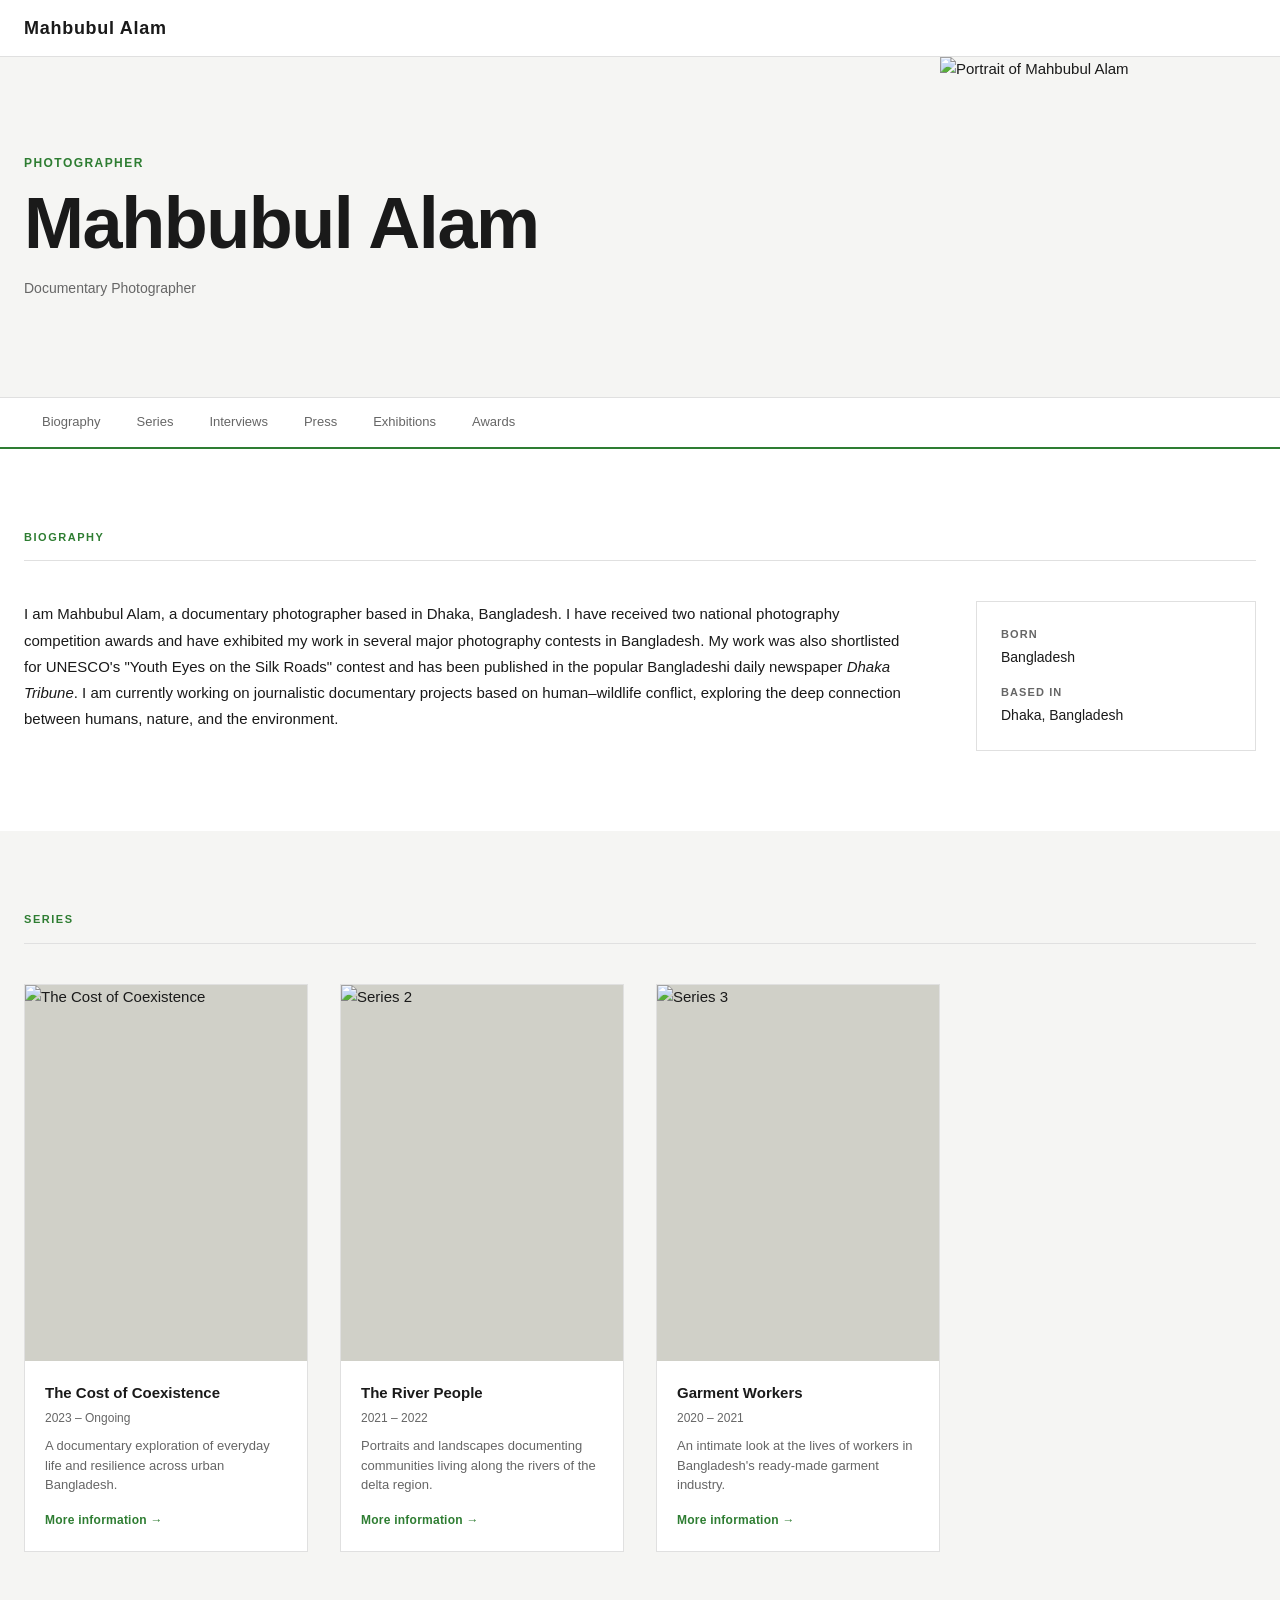
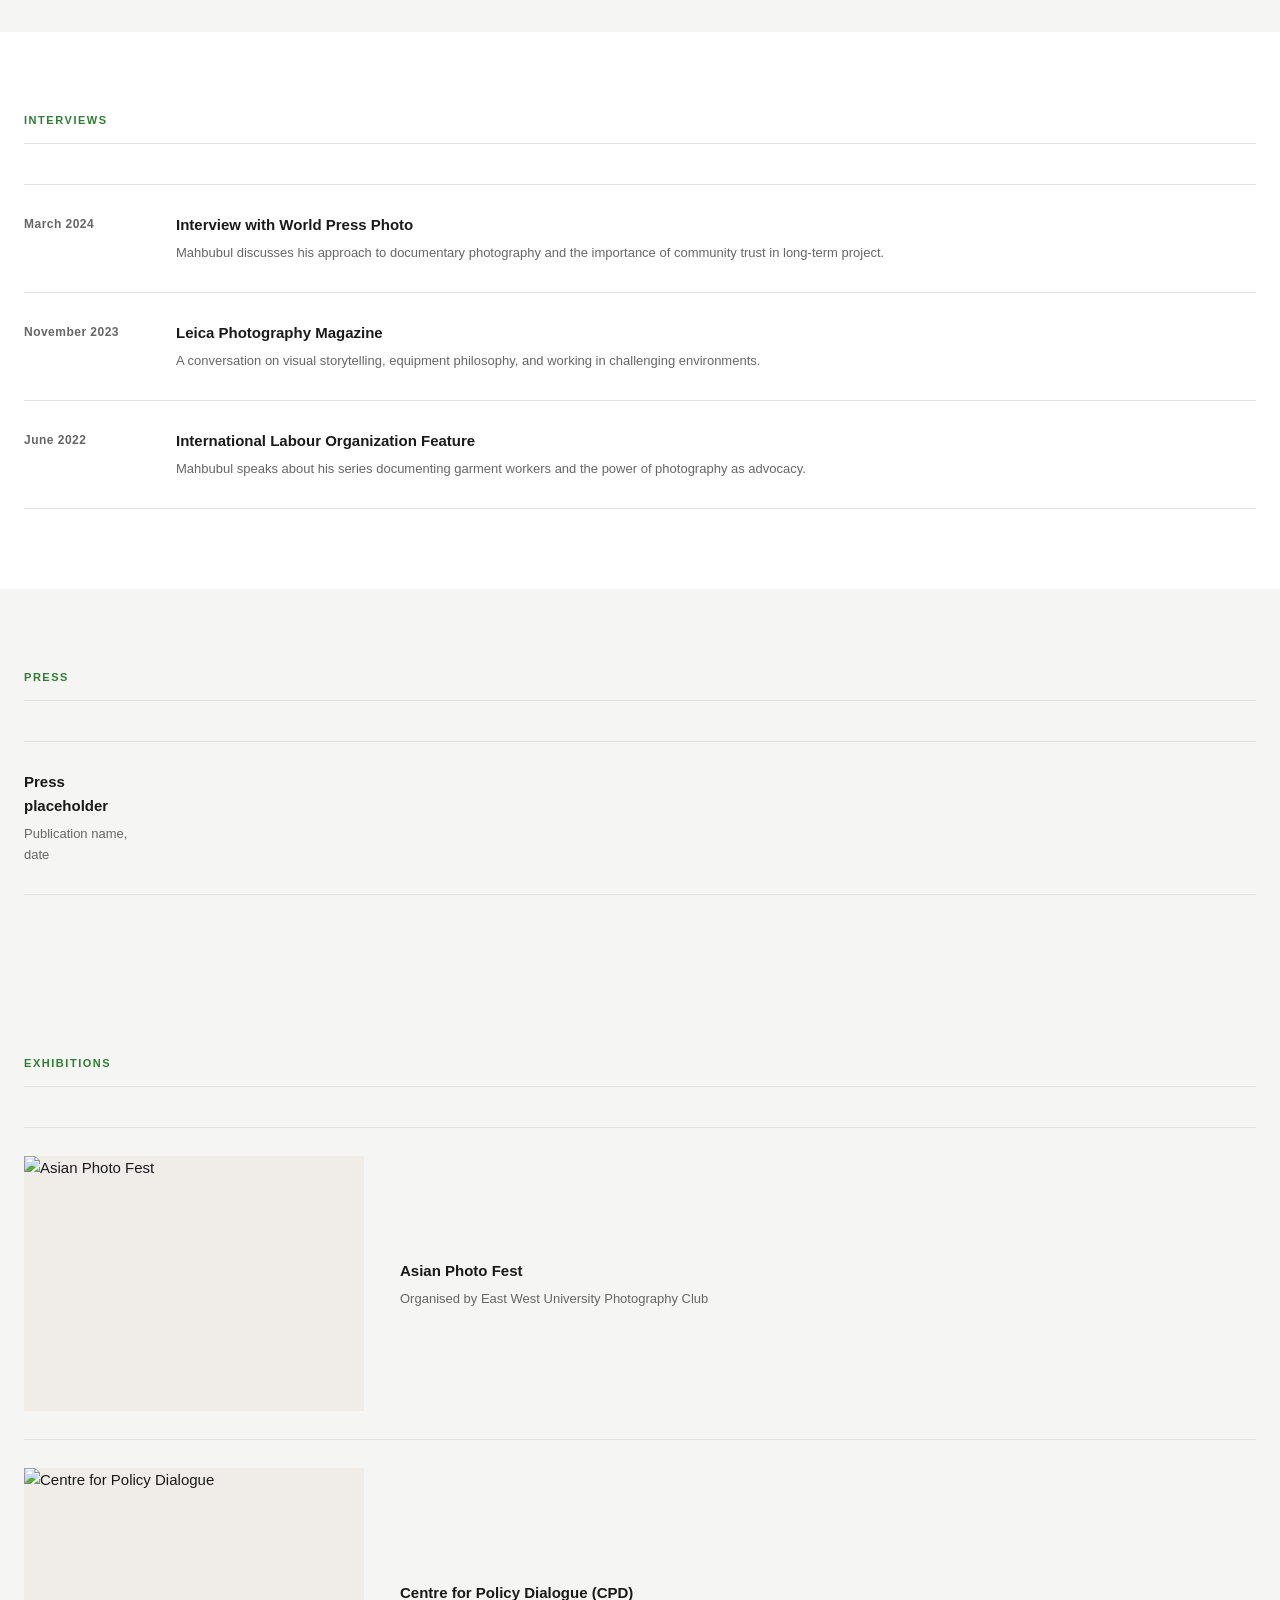
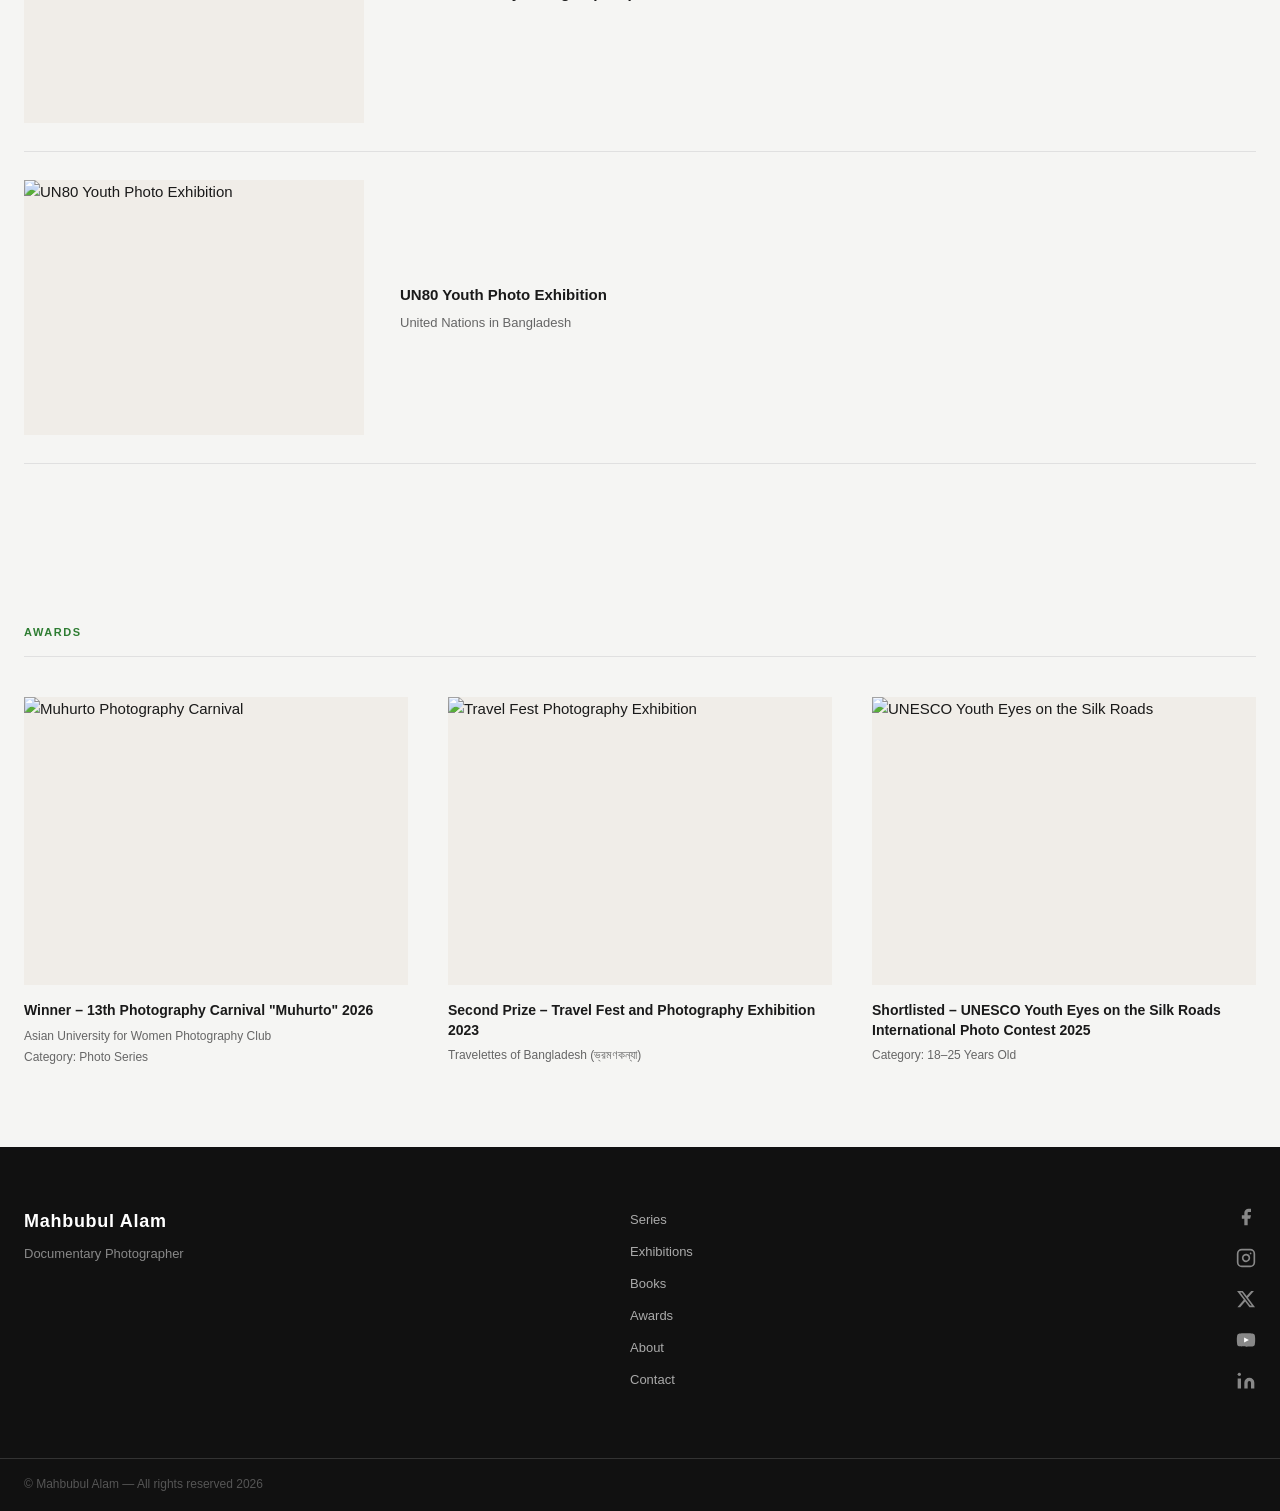
==== index.html @ 1b84aeb8 "Add Cost of Coexistence series page with full photo gallery 26 photos, alternating full-width and tw" ====
<!DOCTYPE html>
<html lang="en">
<head>
  <meta charset="UTF-8" />
  <meta name="viewport" content="width=device-width, initial-scale=1.0" />
  <title>Mahbubul Alam — Photographer</title>
  <link rel="stylesheet" href="style.css" />
</head>
<body>

  <!-- ===== HEADER ===== -->
  <header class="site-header">
    <div class="header-inner">
      <a href="/" class="logo">
        <span class="logo-text">Mahbubul Alam</span>
      </a>
      <div class="header-right">
        <button class="nav-toggle" aria-label="Toggle menu">
          <span></span><span></span><span></span>
        </button>
      </div>
    </div>
  </header>

  <!-- ===== HERO ===== -->
  <section class="hero">
    <div class="hero-inner">
      <div class="hero-text">
        <p class="hero-label">Photographer</p>
        <h1 class="hero-name">Mahbubul Alam</h1>
        <p class="hero-subtitle">Documentary Photographer</p>
      </div>
      <div class="hero-image">
        <img src="assets/portrait-placeholder.jpg" alt="Portrait of Mahbubul Alam" />
      </div>
    </div>
  </section>

  <!-- ===== IN-PAGE NAV ===== -->
  <nav class="inpage-nav" id="inpage-nav">
    <ul>
      <li><a href="#biography">Biography</a></li>
      <li><a href="#series">Series</a></li>
      <li><a href="#interviews">Interviews</a></li>
      <li><a href="#press">Press</a></li>
      <li><a href="#exhibitions">Exhibitions</a></li>
      <li><a href="#awards">Awards</a></li>
    </ul>
  </nav>

  <main class="page-main">

    <!-- ===== BIOGRAPHY ===== -->
    <section class="section" id="biography">
      <div class="section-inner">
        <h2 class="section-title">Biography</h2>
        <div class="bio-content">
          <div class="bio-text">
            <p>
              I am Mahbubul Alam, a documentary photographer based in Dhaka, Bangladesh.
              I have received two national photography competition awards and have exhibited
              my work in several major photography contests in Bangladesh. My work was also
              shortlisted for UNESCO's "Youth Eyes on the Silk Roads" contest and has been
              published in the popular Bangladeshi daily newspaper <em>Dhaka Tribune</em>.
              I am currently working on journalistic documentary projects based on
              human–wildlife conflict, exploring the deep connection between humans,
              nature, and the environment.

            </p>
          </div>
          <div class="bio-aside">
            <dl class="bio-meta">
              <dt>Born</dt>
              <dd>Bangladesh</dd>
              <dt>Based in</dt>
              <dd>Dhaka, Bangladesh</dd>
            </dl>
          </div>
        </div>
      </div>
    </section>

    <!-- ===== SERIES ===== -->
    <section class="section section--alt" id="series">
      <div class="section-inner">
        <h2 class="section-title">Series</h2>
        <div class="series-grid">

          <article class="series-card">
            <a href="series/cost-of-coexistence.html" class="series-card-link">
              <div class="series-card-img">
                <img src="assets/series/cost-of-coexistence/DSCF8831.jpg" alt="The Cost of Coexistence" />
              </div>
              <div class="series-card-info">
                <h3>The Cost of Coexistence</h3>
                <p class="series-date">2023 – Ongoing</p>
                <p class="series-desc">A documentary exploration of everyday life and resilience across urban Bangladesh.</p>
                <span class="series-more">More information →</span>
              </div>
            </a>
          </article>

          <article class="series-card">
            <a href="#" class="series-card-link">
              <div class="series-card-img">
                <img src="assets/series-2-placeholder.jpg" alt="Series 2" />
              </div>
              <div class="series-card-info">
                <h3>The River People</h3>
                <p class="series-date">2021 – 2022</p>
                <p class="series-desc">Portraits and landscapes documenting communities living along the rivers of the delta region.</p>
                <span class="series-more">More information →</span>
              </div>
            </a>
          </article>

          <article class="series-card">
            <a href="#" class="series-card-link">
              <div class="series-card-img">
                <img src="assets/series-3-placeholder.jpg" alt="Series 3" />
              </div>
              <div class="series-card-info">
                <h3>Garment Workers</h3>
                <p class="series-date">2020 – 2021</p>
                <p class="series-desc">An intimate look at the lives of workers in Bangladesh's ready-made garment industry.</p>
                <span class="series-more">More information →</span>
              </div>
            </a>
          </article>


        </div>
      </div>
    </section>

    <!-- ===== INTERVIEWS ===== -->
    <section class="section" id="interviews">
      <div class="section-inner">
        <h2 class="section-title">Interviews</h2>
        <ul class="list-items">
          <li class="list-item">
            <span class="list-date">March 2024</span>
            <div class="list-content">
              <h3><a href="#">Interview with World Press Photo</a></h3>
              <p>Mahbubul discusses his approach to documentary photography and the importance of community trust in long-term project.</p>
            </div>
          </li>
          <li class="list-item">
            <span class="list-date">November 2023</span>
            <div class="list-content">
              <h3><a href="#">Leica Photography Magazine</a></h3>
              <p>A conversation on visual storytelling, equipment philosophy, and working in challenging environments.</p>
            </div>
          </li>
          <li class="list-item">
            <span class="list-date">June 2022</span>
            <div class="list-content">
              <h3><a href="#">International Labour Organization Feature</a></h3>
              <p>Mahbubul speaks about his series documenting garment workers and the power of photography as advocacy.</p>
            </div>
          </li>
        </ul>
      </div>
    </section>

    <!-- ===== PRESS ===== -->
    <section class="section section--alt" id="press">
      <div class="section-inner">
        <h2 class="section-title">Press</h2>
        <ul class="list-items">
          <li class="list-item">
            <div class="list-content">
              <h3><a href="#">Press placeholder</a></h3>
              <p>Publication name, date</p>
            </div>
          </li>
        </ul>
      </div>
    </section>

    <!-- ===== EXHIBITIONS ===== -->
    <section class="section section--alt" id="exhibitions">
      <div class="section-inner">
        <h2 class="section-title">Exhibitions</h2>
        <ul class="list-items">
          <li class="list-item list-item--with-img">
            <div class="list-img">
              <img src="assets/exhibitions/ASIAN_PHOTO_FEST.jpg" alt="Asian Photo Fest" />
            </div>
            <div class="list-content">
              <h3>Asian Photo Fest</h3>
              <p>Organised by East West University Photography Club</p>
            </div>
          </li>
          <li class="list-item list-item--with-img">
            <div class="list-img">
              <img src="assets/exhibitions/CPD.jpg" alt="Centre for Policy Dialogue" />
            </div>
            <div class="list-content">
              <h3>Centre for Policy Dialogue (CPD)</h3>
            </div>
          </li>
          <li class="list-item list-item--with-img">
            <div class="list-img">
              <img src="assets/exhibitions/UN80.jpg" alt="UN80 Youth Photo Exhibition" />
            </div>
            <div class="list-content">
              <h3>UN80 Youth Photo Exhibition</h3>
              <p>United Nations in Bangladesh</p>
            </div>
          </li>
        </ul>
      </div>
    </section>

    <!-- ===== AWARDS ===== -->
    <section class="section section--alt" id="awards">
      <div class="section-inner">
        <h2 class="section-title">Awards</h2>
        <div class="awards-grid">

          <div class="award-item">
            <div class="award-img">
              <img src="assets/awards/winner-13th_photography_carnival_muhurto.jpg" alt="Muhurto Photography Carnival" />
            </div>
            <div class="award-info">
              <h3>Winner – 13th Photography Carnival "Muhurto" 2026</h3>
              <p class="award-org">Asian University for Women Photography Club</p>
              <p class="award-cat">Category: Photo Series</p>
            </div>
          </div>

          <div class="award-item">
            <div class="award-img">
              <img src="assets/awards/SecondPrize-Travel_fest_Photography_Exhibition2023.jpg" alt="Travel Fest Photography Exhibition" />
            </div>
            <div class="award-info">
              <h3>Second Prize – Travel Fest and Photography Exhibition 2023</h3>
              <p class="award-org">Travelettes of Bangladesh (ভ্রমণকন্যা)</p>
            </div>
          </div>

          <div class="award-item">
            <div class="award-img">
              <img src="assets/awards/UNESCO_YOUTH_EYES_ON_HTE_SILK.jpg" alt="UNESCO Youth Eyes on the Silk Roads" />
            </div>
            <div class="award-info">
              <h3>Shortlisted – UNESCO Youth Eyes on the Silk Roads International Photo Contest 2025</h3>
              <p class="award-org">Category: 18–25 Years Old</p>
            </div>
          </div>

        </div>
      </div>
    </section>

  </main>

  <!-- ===== FOOTER ===== -->
  <footer class="site-footer">
    <div class="footer-inner">
      <div class="footer-brand">
        <span class="logo-text">Mahbubul Alam</span>
        <p class="footer-tagline">Documentary Photographer</p>
      </div>
      <div class="footer-nav">
        <ul>
          <li><a href="#series">Series</a></li>
          <li><a href="#exhibitions">Exhibitions</a></li>
          <li><a href="#books">Books</a></li>
          <li><a href="#awards">Awards</a></li>
          <li><a href="#biography">About</a></li>
          <li><a href="mailto:">Contact</a></li>
        </ul>
      </div>
      <div class="footer-social">
        <a href="#" aria-label="Facebook">
          <svg width="20" height="20" viewBox="0 0 24 24" fill="currentColor"><path d="M18 2h-3a5 5 0 0 0-5 5v3H7v4h3v8h4v-8h3l1-4h-4V7a1 1 0 0 1 1-1h3z"/></svg>
        </a>
        <a href="#" aria-label="Instagram">
          <svg width="20" height="20" viewBox="0 0 24 24" fill="none" stroke="currentColor" stroke-width="2" stroke-linecap="round" stroke-linejoin="round"><rect x="2" y="2" width="20" height="20" rx="5" ry="5"/><path d="M16 11.37A4 4 0 1 1 12.63 8 4 4 0 0 1 16 11.37z"/><line x1="17.5" y1="6.5" x2="17.51" y2="6.5"/></svg>
        </a>
        <a href="#" aria-label="Twitter/X">
          <svg width="20" height="20" viewBox="0 0 24 24" fill="currentColor"><path d="M18.244 2.25h3.308l-7.227 8.26 8.502 11.24H16.17l-5.214-6.817L4.99 21.75H1.68l7.73-8.835L1.254 2.25H8.08l4.713 6.231zm-1.161 17.52h1.833L7.084 4.126H5.117z"/></svg>
        </a>
        <a href="#" aria-label="YouTube">
          <svg width="20" height="20" viewBox="0 0 24 24" fill="currentColor"><path d="M22.54 6.42a2.78 2.78 0 0 0-1.95-1.96C18.88 4 12 4 12 4s-6.88 0-8.59.46a2.78 2.78 0 0 0-1.95 1.96A29 29 0 0 0 1 12a29 29 0 0 0 .46 5.58A2.78 2.78 0 0 0 3.41 19.6C5.12 20 12 20 12 20s6.88 0 8.59-.46a2.78 2.78 0 0 0 1.95-1.95A29 29 0 0 0 23 12a29 29 0 0 0-.46-5.58z"/><polygon points="9.75 15.02 15.5 12 9.75 8.98 9.75 15.02" fill="white"/></svg>
        </a>
        <a href="#" aria-label="LinkedIn">
          <svg width="20" height="20" viewBox="0 0 24 24" fill="currentColor"><path d="M16 8a6 6 0 0 1 6 6v7h-4v-7a2 2 0 0 0-2-2 2 2 0 0 0-2 2v7h-4v-7a6 6 0 0 1 6-6z"/><rect x="2" y="9" width="4" height="12"/><circle cx="4" cy="4" r="2"/></svg>
        </a>
      </div>
    </div>
    <div class="footer-bottom">
      <p>© Mahbubul Alam — All rights reserved 2026</p>
    </div>
  </footer>

  <script src="script.js"></script>
</body>
</html>
---- style.css ----
/* ===========================
   BASE RESET & VARIABLES
   =========================== */
*, *::before, *::after {
  box-sizing: border-box;
  margin: 0;
  padding: 0;
}

:root {
  --color-brand: #2e7d32;
  --color-brand-light: #43a047;
  --color-text: #1a1a1a;
  --color-text-muted: #666;
  --color-border: #e0e0e0;
  --color-bg: #fff;
  --color-bg-alt: #f5f5f3;
  --color-link: #1a1a1a;
  --font-sans: 'Helvetica Neue', Helvetica, Arial, sans-serif;
  --header-height: 56px;
  --header-secondary-height: 36px;
  --max-width: 1280px;
  --section-pad: 80px;
}

html {
  scroll-behavior: smooth;
}

body {
  font-family: var(--font-sans);
  font-size: 15px;
  line-height: 1.6;
  color: var(--color-text);
  background: var(--color-bg);
}

img {
  display: block;
  max-width: 100%;
  height: auto;
}

a {
  color: inherit;
  text-decoration: none;
}

a:hover {
  text-decoration: underline;
}

ul, ol {
  list-style: none;
}

/* ===========================
   HEADER
   =========================== */
.site-header {
  position: sticky;
  top: 0;
  z-index: 100;
  background: #fff;
  border-bottom: 1px solid var(--color-border);
}

.header-inner {
  display: flex;
  align-items: center;
  height: var(--header-height);
  max-width: var(--max-width);
  margin: 0 auto;
  padding: 0 24px;
  gap: 32px;
}

.logo {
  flex-shrink: 0;
  text-decoration: none;
}

.logo-text {
  font-size: 18px;
  font-weight: 700;
  letter-spacing: 0.04em;
  color: var(--color-text);
}

.main-nav {
  flex: 1;
}

.main-nav > ul {
  display: flex;
  gap: 0;
  align-items: center;
}

.main-nav > ul > li {
  position: relative;
}

.main-nav > ul > li > a {
  display: block;
  padding: 0 14px;
  height: var(--header-height);
  line-height: var(--header-height);
  font-size: 13px;
  font-weight: 500;
  letter-spacing: 0.02em;
  color: var(--color-text);
  white-space: nowrap;
  transition: color 0.15s;
}

.main-nav > ul > li > a:hover {
  color: var(--color-brand);
  text-decoration: none;
}

.main-nav .dropdown {
  position: absolute;
  top: 100%;
  left: 0;
  min-width: 180px;
  background: #fff;
  border: 1px solid var(--color-border);
  box-shadow: 0 4px 16px rgba(0,0,0,0.1);
  opacity: 0;
  visibility: hidden;
  transform: translateY(-4px);
  transition: opacity 0.15s, transform 0.15s, visibility 0.15s;
}

.main-nav .has-dropdown:hover .dropdown {
  opacity: 1;
  visibility: visible;
  transform: translateY(0);
}

.main-nav .dropdown li a {
  display: block;
  padding: 10px 16px;
  font-size: 13px;
  border-bottom: 1px solid var(--color-border);
}

.main-nav .dropdown li:last-child a {
  border-bottom: none;
}

.main-nav .dropdown li a:hover {
  background: var(--color-bg-alt);
  text-decoration: none;
}

.header-right {
  display: flex;
  align-items: center;
  gap: 16px;
  flex-shrink: 0;
}

.lang-toggle {
  display: flex;
  align-items: center;
  gap: 4px;
  font-size: 12px;
  font-weight: 600;
  letter-spacing: 0.05em;
}

.lang {
  color: var(--color-text-muted);
  cursor: pointer;
}

.lang.active {
  color: var(--color-text);
}

.lang-sep {
  color: var(--color-border);
}

.nav-toggle {
  display: none;
  flex-direction: column;
  gap: 5px;
  background: none;
  border: none;
  cursor: pointer;
  padding: 4px;
}

.nav-toggle span {
  display: block;
  width: 22px;
  height: 2px;
  background: var(--color-text);
  transition: all 0.2s;
}

.header-secondary {
  display: flex;
  align-items: center;
  gap: 0;
  max-width: var(--max-width);
  margin: 0 auto;
  padding: 0 24px;
  height: var(--header-secondary-height);
  border-top: 1px solid var(--color-border);
  font-size: 12px;
}

.header-secondary a {
  padding: 0 12px;
  height: var(--header-secondary-height);
  line-height: var(--header-secondary-height);
  color: var(--color-text-muted);
  transition: color 0.15s;
}

.header-secondary a:hover {
  color: var(--color-text);
  text-decoration: none;
}

/* ===========================
   HERO
   =========================== */
.hero {
  background: var(--color-bg-alt);
  border-bottom: 1px solid var(--color-border);
}

.hero-inner {
  display: flex;
  align-items: stretch;
  max-width: var(--max-width);
  margin: 0 auto;
  min-height: 340px;
}

.hero-text {
  flex: 1;
  padding: 60px 48px 60px 24px;
  display: flex;
  flex-direction: column;
  justify-content: center;
}

.hero-label {
  font-size: 12px;
  font-weight: 600;
  letter-spacing: 0.12em;
  text-transform: uppercase;
  color: var(--color-brand);
  margin-bottom: 12px;
}

.hero-name {
  font-size: clamp(40px, 6vw, 72px);
  font-weight: 700;
  letter-spacing: -0.02em;
  line-height: 1.05;
  color: var(--color-text);
  margin-bottom: 16px;
}

.hero-subtitle {
  font-size: 14px;
  color: var(--color-text-muted);
}

.hero-image {
  width: 340px;
  flex-shrink: 0;
  overflow: hidden;
}

.hero-image img {
  width: 100%;
  height: 100%;
  object-fit: cover;
}

.hero-image-placeholder {
  width: 100%;
  height: 100%;
  min-height: 340px;
  background: #d0d0c8;
  display: flex;
  align-items: center;
  justify-content: center;
  color: #999;
  font-size: 13px;
}

/* ===========================
   IN-PAGE NAV
   =========================== */
.inpage-nav {
  position: sticky;
  top: var(--header-height);
  z-index: 90;
  background: #fff;
  border-bottom: 2px solid var(--color-brand);
}

.inpage-nav ul {
  display: flex;
  max-width: var(--max-width);
  margin: 0 auto;
  padding: 0 24px;
  overflow-x: auto;
  scrollbar-width: none;
}

.inpage-nav ul::-webkit-scrollbar {
  display: none;
}

.inpage-nav ul li a {
  display: block;
  padding: 14px 18px;
  font-size: 13px;
  font-weight: 500;
  white-space: nowrap;
  color: var(--color-text-muted);
  border-bottom: 2px solid transparent;
  margin-bottom: -2px;
  transition: color 0.15s, border-color 0.15s;
}

.inpage-nav ul li a:hover,
.inpage-nav ul li a.active {
  color: var(--color-brand);
  border-bottom-color: var(--color-brand);
  text-decoration: none;
}

/* ===========================
   SECTIONS
   =========================== */
.section {
  padding: var(--section-pad) 0;
}

.section--alt {
  background: var(--color-bg-alt);
}

.section-inner {
  max-width: var(--max-width);
  margin: 0 auto;
  padding: 0 24px;
}

.section-title {
  font-size: 11px;
  font-weight: 700;
  letter-spacing: 0.14em;
  text-transform: uppercase;
  color: var(--color-brand);
  margin-bottom: 40px;
  padding-bottom: 14px;
  border-bottom: 1px solid var(--color-border);
}

/* ===========================
   BIOGRAPHY
   =========================== */
.bio-content {
  display: grid;
  grid-template-columns: 1fr 280px;
  gap: 60px;
  align-items: start;
}

.bio-text p {
  font-size: 15px;
  line-height: 1.75;
  color: var(--color-text);
  margin-bottom: 20px;
}

.bio-text p:last-child {
  margin-bottom: 0;
}

.bio-meta {
  border: 1px solid var(--color-border);
  padding: 24px;
  background: #fff;
}

.bio-meta dt {
  font-size: 11px;
  font-weight: 700;
  letter-spacing: 0.1em;
  text-transform: uppercase;
  color: var(--color-text-muted);
  margin-top: 16px;
}

.bio-meta dt:first-child {
  margin-top: 0;
}

.bio-meta dd {
  font-size: 14px;
  color: var(--color-text);
  margin-top: 2px;
}

/* ===========================
   SERIES GRID
   =========================== */
.series-grid {
  display: grid;
  grid-template-columns: repeat(auto-fill, minmax(260px, 1fr));
  gap: 32px;
}

.series-card {
  background: #fff;
  border: 1px solid var(--color-border);
  transition: box-shadow 0.2s, transform 0.2s;
}

.series-card:hover {
  box-shadow: 0 6px 24px rgba(0,0,0,0.1);
  transform: translateY(-2px);
}

.series-card-link {
  display: block;
  text-decoration: none;
}

.series-card-img {
  aspect-ratio: 3/4;
  overflow: hidden;
  background: #d0d0c8;
}

.series-card-img img {
  width: 100%;
  height: 100%;
  object-fit: cover;
  transition: transform 0.4s ease;
}

.series-card:hover .series-card-img img {
  transform: scale(1.04);
}

.series-card-info {
  padding: 20px;
}

.series-card-info h3 {
  font-size: 15px;
  font-weight: 600;
  margin-bottom: 4px;
  color: var(--color-text);
}

.series-date {
  font-size: 12px;
  color: var(--color-text-muted);
  margin-bottom: 8px;
}

.series-desc {
  font-size: 13px;
  color: var(--color-text-muted);
  line-height: 1.5;
  margin-bottom: 12px;
}

.series-more {
  font-size: 12px;
  font-weight: 600;
  color: var(--color-brand);
  letter-spacing: 0.02em;
}

/* ===========================
   VIDEO
   =========================== */
.video-grid {
  display: grid;
  grid-template-columns: 2fr 1fr;
  gap: 40px;
  align-items: start;
}

.video-embed {
  aspect-ratio: 16/9;
  background: #111;
  overflow: hidden;
}

.video-embed iframe {
  width: 100%;
  height: 100%;
  border: none;
}

.video-placeholder {
  width: 100%;
  height: 100%;
  display: flex;
  flex-direction: column;
  align-items: center;
  justify-content: center;
  gap: 12px;
  color: #fff;
  background: #1a1a1a;
}

.video-placeholder span {
  font-size: 40px;
  opacity: 0.6;
}

.video-placeholder p {
  font-size: 13px;
  opacity: 0.5;
  text-align: center;
  padding: 0 20px;
}

.video-meta h3 {
  font-size: 17px;
  font-weight: 600;
  margin-bottom: 6px;
}

.video-date {
  font-size: 12px;
  color: var(--color-text-muted);
  margin-bottom: 12px;
}

.video-meta p:last-child {
  font-size: 14px;
  line-height: 1.6;
  color: var(--color-text-muted);
}

/* ===========================
   LIST ITEMS (interviews, exhibitions)
   =========================== */
.list-items {
  display: flex;
  flex-direction: column;
  gap: 0;
}

.list-item {
  display: grid;
  grid-template-columns: 120px 1fr;
  gap: 32px;
  padding: 28px 0;
  border-bottom: 1px solid var(--color-border);
  align-items: start;
}

.list-item:first-child {
  border-top: 1px solid var(--color-border);
}

.list-date {
  font-size: 12px;
  font-weight: 600;
  color: var(--color-text-muted);
  letter-spacing: 0.04em;
  padding-top: 2px;
}

.list-item--with-img {
  grid-template-columns: 340px 1fr;
  align-items: center;
  gap: 36px;
}

.list-img {
  aspect-ratio: 4/3;
  overflow: hidden;
  background: #f0ede8;
  flex-shrink: 0;
}

.list-img img {
  width: 100%;
  height: 100%;
  object-fit: contain;
  transition: transform 0.4s ease;
}

.list-item--with-img:hover .list-img img {
  transform: scale(1.04);
}

.list-content h3 {
  font-size: 15px;
  font-weight: 600;
  margin-bottom: 6px;
}

.list-content h3 a:hover {
  color: var(--color-brand);
}

.list-content p {
  font-size: 13px;
  color: var(--color-text-muted);
  line-height: 1.6;
}

/* ===========================
   BOOKS
   =========================== */
.books-grid {
  display: grid;
  grid-template-columns: repeat(auto-fill, minmax(220px, 320px));
  gap: 40px;
}

.book-card {
  display: grid;
  grid-template-columns: 1fr 1fr;
  gap: 24px;
  align-items: start;
  max-width: 500px;
}

.book-cover {
  aspect-ratio: 3/4;
  overflow: hidden;
  background: #d0d0c8;
  box-shadow: 4px 4px 16px rgba(0,0,0,0.15);
}

.book-cover img {
  width: 100%;
  height: 100%;
  object-fit: cover;
}

.book-info h3 {
  font-size: 15px;
  font-weight: 600;
  margin-bottom: 4px;
}

.book-publisher {
  font-size: 12px;
  color: var(--color-text-muted);
  margin-bottom: 10px;
}

.book-info p:not(.book-publisher) {
  font-size: 13px;
  color: var(--color-text-muted);
  line-height: 1.5;
  margin-bottom: 16px;
}

.btn-outline {
  display: inline-block;
  padding: 8px 18px;
  font-size: 12px;
  font-weight: 600;
  letter-spacing: 0.05em;
  text-transform: uppercase;
  border: 1.5px solid var(--color-text);
  color: var(--color-text);
  transition: background 0.15s, color 0.15s;
}

.btn-outline:hover {
  background: var(--color-text);
  color: #fff;
  text-decoration: none;
}

/* ===========================
   AWARDS
   =========================== */
.awards-grid {
  display: grid;
  grid-template-columns: repeat(auto-fill, minmax(320px, 1fr));
  gap: 40px;
}

.award-item {
  display: flex;
  flex-direction: column;
  gap: 16px;
}

.award-img {
  aspect-ratio: 4/3;
  overflow: hidden;
  background: #f0ede8;
}

.award-img img {
  width: 100%;
  height: 100%;
  object-fit: contain;
}

.award-info h3 {
  font-family: var(--font-sans);
  font-size: 14px;
  font-weight: 600;
  line-height: 1.4;
  margin-bottom: 6px;
  color: var(--color-text);
}

.award-org {
  font-family: var(--font-sans);
  font-size: 12px;
  color: var(--color-text-muted);
  margin-bottom: 2px;
}

.award-cat {
  font-family: var(--font-sans);
  font-size: 12px;
  color: var(--color-text-muted);
}

.award-year {
  font-family: var(--font-sans);
  font-size: 12px;
  color: var(--color-brand);
  font-weight: 600;
  margin-bottom: 4px;
}

/* ===========================
   FOOTER
   =========================== */
.site-footer {
  background: #111;
  color: #fff;
  padding: 60px 0 0;
}

.footer-inner {
  max-width: var(--max-width);
  margin: 0 auto;
  padding: 0 24px 60px;
  display: grid;
  grid-template-columns: 1fr 1fr auto;
  gap: 48px;
  align-items: start;
}

.footer-brand .logo-text {
  color: #fff;
  display: block;
  margin-bottom: 8px;
}

.footer-tagline {
  font-size: 13px;
  color: #888;
}

.footer-nav ul {
  display: flex;
  flex-direction: column;
  gap: 8px;
}

.footer-nav ul li a {
  font-size: 13px;
  color: #aaa;
  transition: color 0.15s;
}

.footer-nav ul li a:hover {
  color: #fff;
  text-decoration: none;
}

.footer-social {
  display: flex;
  flex-direction: column;
  gap: 14px;
}

.footer-social a {
  color: #888;
  transition: color 0.15s;
}

.footer-social a:hover {
  color: #fff;
}

.footer-bottom {
  border-top: 1px solid #333;
  max-width: var(--max-width);
  margin: 0 auto;
  padding: 16px 24px;
}

.footer-bottom p {
  font-size: 12px;
  color: #555;
}

/* ===========================
   RESPONSIVE
   =========================== */

/* Hide hamburger — no nav items currently */
.nav-toggle {
  display: none !important;
}

/* Tablet */
@media (max-width: 1024px) {
  :root {
    --section-pad: 64px;
  }

  .bio-content {
    grid-template-columns: 1fr;
    gap: 40px;
  }

  .bio-aside {
    order: -1;
  }

  .bio-meta {
    display: grid;
    grid-template-columns: repeat(2, 1fr);
    gap: 0 24px;
  }

  .bio-meta dt {
    margin-top: 16px;
  }

  .series-grid {
    grid-template-columns: repeat(3, 1fr);
    gap: 20px;
  }

  .awards-grid {
    grid-template-columns: repeat(3, 1fr);
  }

  .footer-inner {
    grid-template-columns: 1fr 1fr;
    gap: 40px;
  }

  .footer-social {
    flex-direction: row;
    flex-wrap: wrap;
    gap: 16px;
    grid-column: 1 / -1;
  }
}

/* Mobile landscape / large phone */
@media (max-width: 768px) {
  :root {
    --section-pad: 48px;
    --header-height: 52px;
  }

  .header-inner {
    padding: 0 16px;
  }

  .logo-text {
    font-size: 16px;
  }

  /* Hero — image on top, text below */
  .hero-inner {
    flex-direction: column-reverse;
  }

  .hero-image {
    width: 100%;
    height: 280px;
  }

  .hero-text {
    padding: 32px 16px 28px;
  }

  .hero-label {
    margin-bottom: 8px;
  }

  /* In-page nav — larger touch targets */
  .inpage-nav ul {
    padding: 0 16px;
  }

  .inpage-nav ul li a {
    padding: 16px 14px;
    font-size: 13px;
  }

  /* Sections */
  .section-inner {
    padding: 0 16px;
  }

  .section-title {
    margin-bottom: 28px;
  }

  /* Bio */
  .bio-meta {
    grid-template-columns: 1fr 1fr;
  }

  /* Series */
  .series-grid {
    grid-template-columns: repeat(2, 1fr);
    gap: 14px;
  }

  .series-card-info {
    padding: 14px;
  }

  .series-card-info h3 {
    font-size: 14px;
  }

  /* List items */
  .list-item {
    grid-template-columns: 1fr;
    gap: 6px;
    padding: 20px 0;
  }

  .list-item--with-img {
    grid-template-columns: 1fr;
    gap: 14px;
  }

  .list-img {
    aspect-ratio: 16/9;
  }

  .list-date {
    font-size: 11px;
  }

  /* Awards */
  .awards-grid {
    grid-template-columns: repeat(2, 1fr);
    gap: 24px;
  }

  /* Footer */
  .footer-inner {
    grid-template-columns: 1fr;
    gap: 32px;
    padding: 0 16px 40px;
  }

  .footer-social {
    flex-direction: row;
    flex-wrap: wrap;
    gap: 16px;
  }

  .footer-bottom {
    padding: 16px 16px;
  }
}

/* Small mobile */
@media (max-width: 480px) {
  :root {
    --section-pad: 40px;
  }

  .hero-image {
    height: 240px;
  }

  .hero-name {
    font-size: clamp(32px, 10vw, 48px);
  }

  /* Single column series on very small screens */
  .series-grid {
    grid-template-columns: 1fr;
    gap: 16px;
  }

  /* Series card horizontal on small screens for better density */
  .series-card-link {
    display: grid;
    grid-template-columns: 120px 1fr;
  }

  .series-card-img {
    aspect-ratio: unset;
    height: 100%;
    min-height: 140px;
  }

  .series-card-info {
    padding: 16px 14px;
    display: flex;
    flex-direction: column;
    justify-content: center;
  }

  /* Awards single column */
  .awards-grid {
    grid-template-columns: 1fr;
  }

  /* Bio meta single column */
  .bio-meta {
    grid-template-columns: 1fr;
  }

  /* In-page nav compact */
  .inpage-nav ul li a {
    padding: 14px 10px;
    font-size: 12px;
  }
}
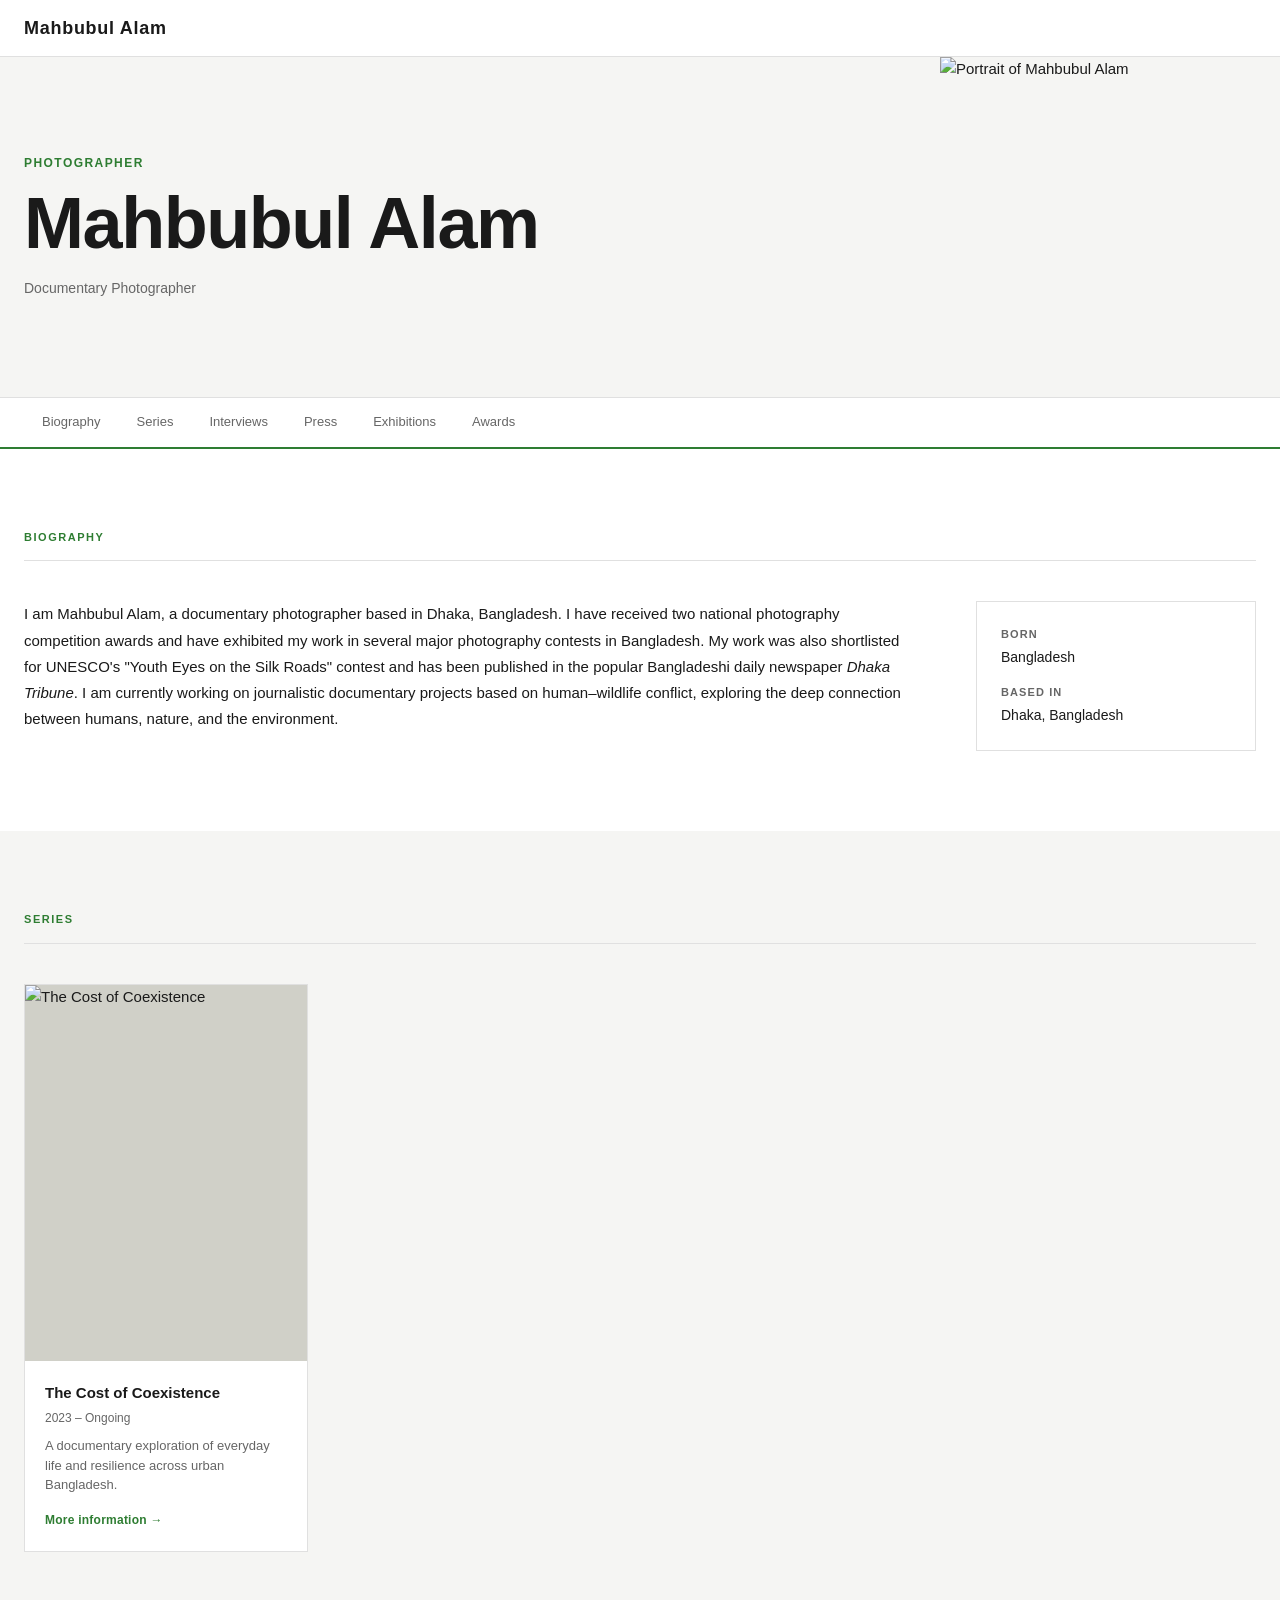
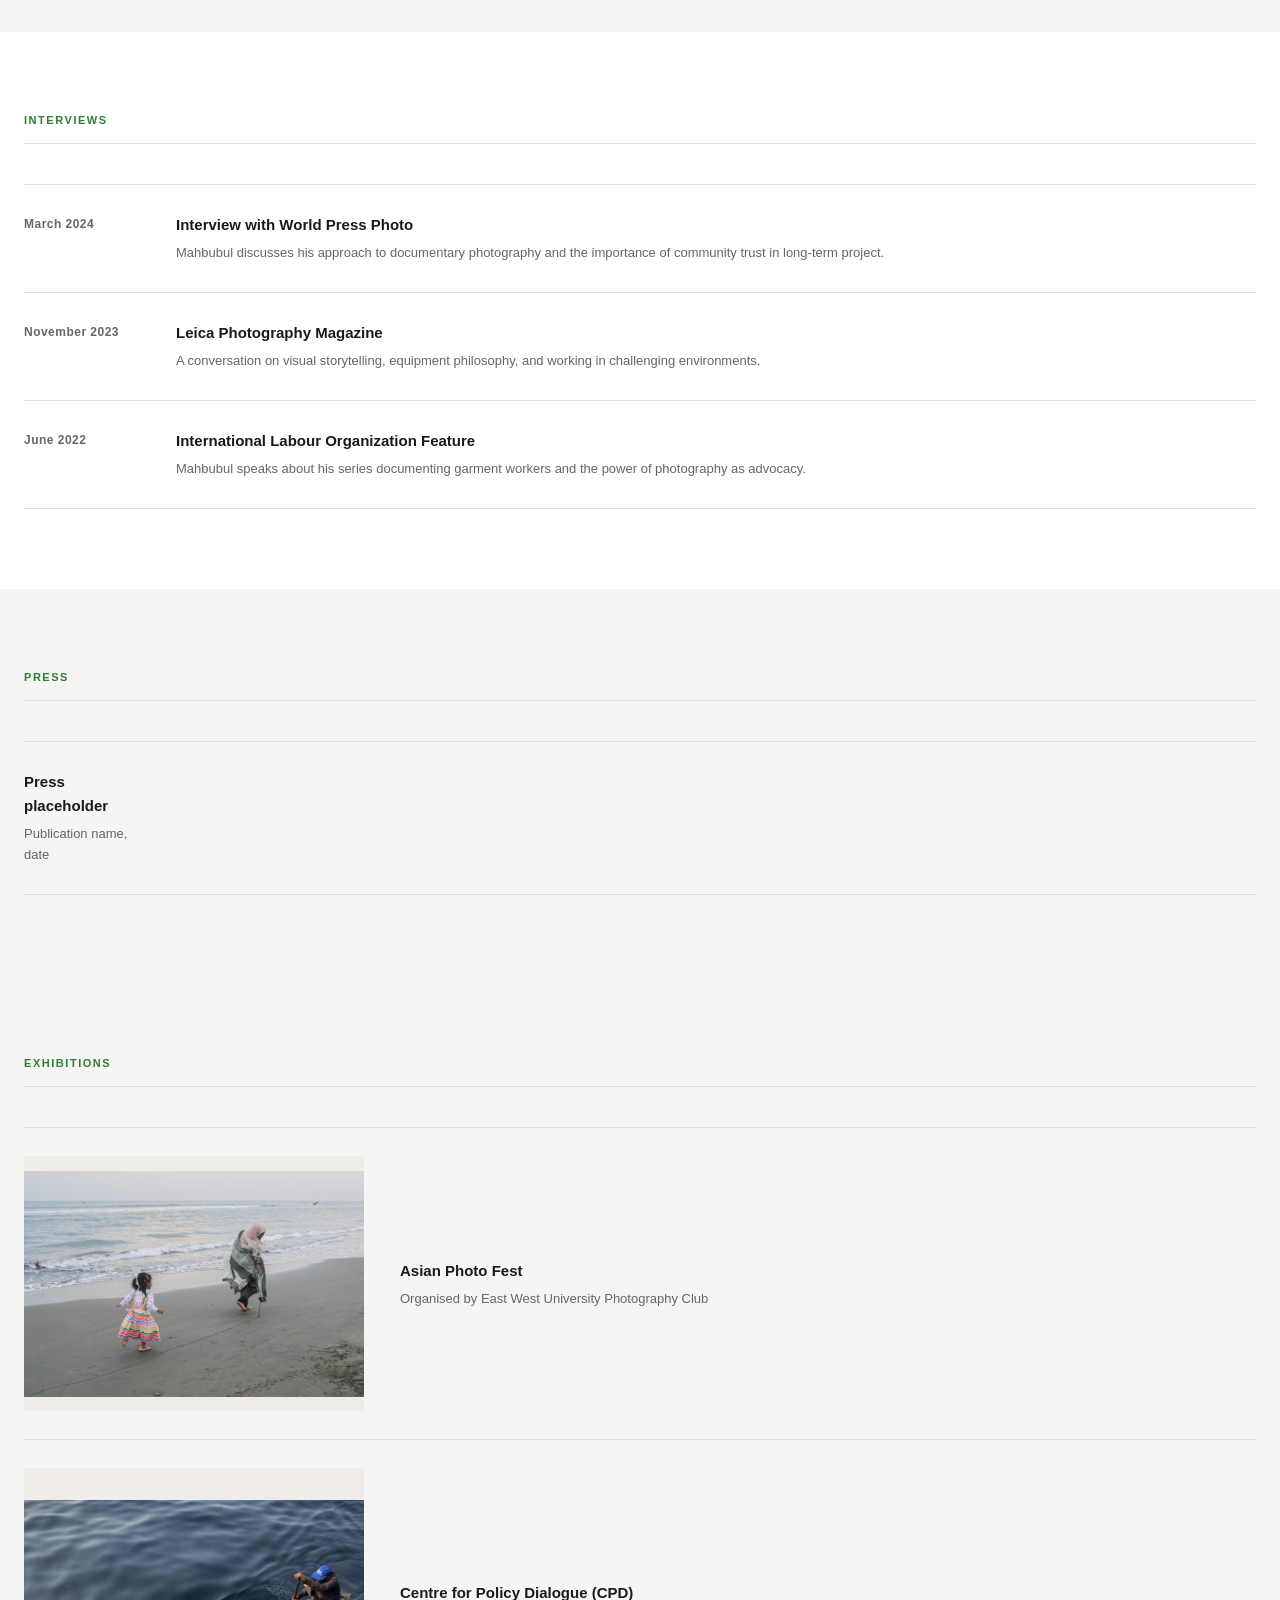
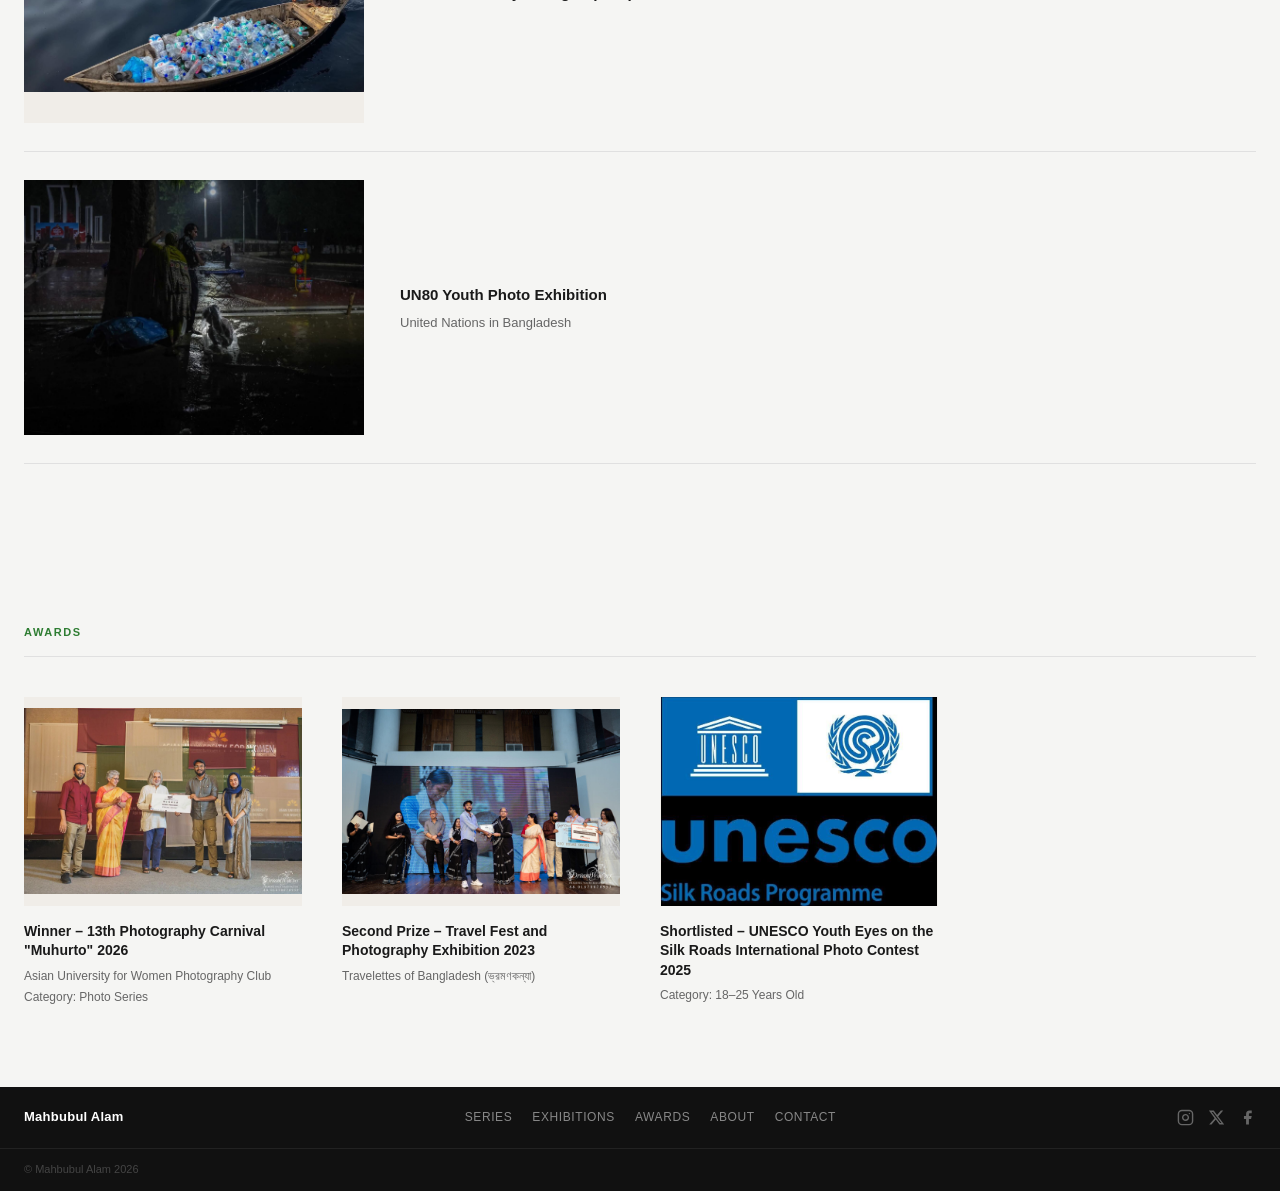
==== commit b32b4503: "Remove extra series cards and compact footer redesign Removes The River People and Garment Workers p" ====
--- a/index.html
+++ b/index.html
@@ -100,33 +100,6 @@
             </a>
           </article>
 
-          <article class="series-card">
-            <a href="#" class="series-card-link">
-              <div class="series-card-img">
-                <img src="assets/series-2-placeholder.jpg" alt="Series 2" />
-              </div>
-              <div class="series-card-info">
-                <h3>The River People</h3>
-                <p class="series-date">2021 – 2022</p>
-                <p class="series-desc">Portraits and landscapes documenting communities living along the rivers of the delta region.</p>
-                <span class="series-more">More information →</span>
-              </div>
-            </a>
-          </article>
-
-          <article class="series-card">
-            <a href="#" class="series-card-link">
-              <div class="series-card-img">
-                <img src="assets/series-3-placeholder.jpg" alt="Series 3" />
-              </div>
-              <div class="series-card-info">
-                <h3>Garment Workers</h3>
-                <p class="series-date">2020 – 2021</p>
-                <p class="series-desc">An intimate look at the lives of workers in Bangladesh's ready-made garment industry.</p>
-                <span class="series-more">More information →</span>
-              </div>
-            </a>
-          </article>
 
 
         </div>
@@ -259,40 +232,28 @@
   <!-- ===== FOOTER ===== -->
   <footer class="site-footer">
     <div class="footer-inner">
-      <div class="footer-brand">
-        <span class="logo-text">Mahbubul Alam</span>
-        <p class="footer-tagline">Documentary Photographer</p>
-      </div>
-      <div class="footer-nav">
-        <ul>
-          <li><a href="#series">Series</a></li>
-          <li><a href="#exhibitions">Exhibitions</a></li>
-          <li><a href="#books">Books</a></li>
-          <li><a href="#awards">Awards</a></li>
-          <li><a href="#biography">About</a></li>
-          <li><a href="mailto:">Contact</a></li>
-        </ul>
-      </div>
+      <span class="footer-name">Mahbubul Alam</span>
+      <nav class="footer-nav">
+        <a href="#series">Series</a>
+        <a href="#exhibitions">Exhibitions</a>
+        <a href="#awards">Awards</a>
+        <a href="#biography">About</a>
+        <a href="mailto:">Contact</a>
+      </nav>
       <div class="footer-social">
-        <a href="#" aria-label="Facebook">
-          <svg width="20" height="20" viewBox="0 0 24 24" fill="currentColor"><path d="M18 2h-3a5 5 0 0 0-5 5v3H7v4h3v8h4v-8h3l1-4h-4V7a1 1 0 0 1 1-1h3z"/></svg>
-        </a>
         <a href="#" aria-label="Instagram">
-          <svg width="20" height="20" viewBox="0 0 24 24" fill="none" stroke="currentColor" stroke-width="2" stroke-linecap="round" stroke-linejoin="round"><rect x="2" y="2" width="20" height="20" rx="5" ry="5"/><path d="M16 11.37A4 4 0 1 1 12.63 8 4 4 0 0 1 16 11.37z"/><line x1="17.5" y1="6.5" x2="17.51" y2="6.5"/></svg>
+          <svg width="17" height="17" viewBox="0 0 24 24" fill="none" stroke="currentColor" stroke-width="2" stroke-linecap="round" stroke-linejoin="round"><rect x="2" y="2" width="20" height="20" rx="5" ry="5"/><path d="M16 11.37A4 4 0 1 1 12.63 8 4 4 0 0 1 16 11.37z"/><line x1="17.5" y1="6.5" x2="17.51" y2="6.5"/></svg>
         </a>
         <a href="#" aria-label="Twitter/X">
-          <svg width="20" height="20" viewBox="0 0 24 24" fill="currentColor"><path d="M18.244 2.25h3.308l-7.227 8.26 8.502 11.24H16.17l-5.214-6.817L4.99 21.75H1.68l7.73-8.835L1.254 2.25H8.08l4.713 6.231zm-1.161 17.52h1.833L7.084 4.126H5.117z"/></svg>
+          <svg width="17" height="17" viewBox="0 0 24 24" fill="currentColor"><path d="M18.244 2.25h3.308l-7.227 8.26 8.502 11.24H16.17l-5.214-6.817L4.99 21.75H1.68l7.73-8.835L1.254 2.25H8.08l4.713 6.231zm-1.161 17.52h1.833L7.084 4.126H5.117z"/></svg>
         </a>
-        <a href="#" aria-label="YouTube">
-          <svg width="20" height="20" viewBox="0 0 24 24" fill="currentColor"><path d="M22.54 6.42a2.78 2.78 0 0 0-1.95-1.96C18.88 4 12 4 12 4s-6.88 0-8.59.46a2.78 2.78 0 0 0-1.95 1.96A29 29 0 0 0 1 12a29 29 0 0 0 .46 5.58A2.78 2.78 0 0 0 3.41 19.6C5.12 20 12 20 12 20s6.88 0 8.59-.46a2.78 2.78 0 0 0 1.95-1.95A29 29 0 0 0 23 12a29 29 0 0 0-.46-5.58z"/><polygon points="9.75 15.02 15.5 12 9.75 8.98 9.75 15.02" fill="white"/></svg>
+        <a href="#" aria-label="Facebook">
+          <svg width="17" height="17" viewBox="0 0 24 24" fill="currentColor"><path d="M18 2h-3a5 5 0 0 0-5 5v3H7v4h3v8h4v-8h3l1-4h-4V7a1 1 0 0 1 1-1h3z"/></svg>
         </a>
-        <a href="#" aria-label="LinkedIn">
-          <svg width="20" height="20" viewBox="0 0 24 24" fill="currentColor"><path d="M16 8a6 6 0 0 1 6 6v7h-4v-7a2 2 0 0 0-2-2 2 2 0 0 0-2 2v7h-4v-7a6 6 0 0 1 6-6z"/><rect x="2" y="9" width="4" height="12"/><circle cx="4" cy="4" r="2"/></svg>
-        </a>
       </div>
     </div>
     <div class="footer-bottom">
-      <p>© Mahbubul Alam — All rights reserved 2026</p>
+      <p>© Mahbubul Alam 2026</p>
     </div>
   </footer>
 
--- a/style.css
+++ b/style.css
@@ -694,7 +694,7 @@
    =========================== */
 .awards-grid {
   display: grid;
-  grid-template-columns: repeat(auto-fill, minmax(320px, 1fr));
+  grid-template-columns: repeat(auto-fill, minmax(224px, 1fr));
   gap: 40px;
 }
 
@@ -752,56 +752,55 @@
 .site-footer {
   background: #111;
   color: #fff;
-  padding: 60px 0 0;
 }
 
 .footer-inner {
   max-width: var(--max-width);
   margin: 0 auto;
-  padding: 0 24px 60px;
-  display: grid;
-  grid-template-columns: 1fr 1fr auto;
-  gap: 48px;
-  align-items: start;
-}
-
-.footer-brand .logo-text {
+  padding: 20px 24px;
+  display: flex;
+  align-items: center;
+  gap: 32px;
+}
+
+.footer-name {
+  font-size: 13px;
+  font-weight: 700;
   color: #fff;
-  display: block;
-  margin-bottom: 8px;
-}
-
-.footer-tagline {
-  font-size: 13px;
+  letter-spacing: 0.02em;
+  white-space: nowrap;
+}
+
+.footer-nav {
+  display: flex;
+  gap: 20px;
+  flex: 1;
+  justify-content: center;
+}
+
+.footer-nav a {
+  font-size: 12px;
   color: #888;
-}
-
-.footer-nav ul {
-  display: flex;
-  flex-direction: column;
-  gap: 8px;
-}
-
-.footer-nav ul li a {
-  font-size: 13px;
-  color: #aaa;
+  letter-spacing: 0.05em;
+  text-transform: uppercase;
   transition: color 0.15s;
 }
 
-.footer-nav ul li a:hover {
+.footer-nav a:hover {
   color: #fff;
   text-decoration: none;
 }
 
 .footer-social {
   display: flex;
-  flex-direction: column;
   gap: 14px;
+  align-items: center;
 }
 
 .footer-social a {
-  color: #888;
+  color: #666;
   transition: color 0.15s;
+  display: flex;
 }
 
 .footer-social a:hover {
@@ -809,15 +808,15 @@
 }
 
 .footer-bottom {
-  border-top: 1px solid #333;
+  border-top: 1px solid #222;
   max-width: var(--max-width);
   margin: 0 auto;
-  padding: 16px 24px;
+  padding: 12px 24px;
 }
 
 .footer-bottom p {
-  font-size: 12px;
-  color: #555;
+  font-size: 11px;
+  color: #444;
 }
 
 /* ===========================
@@ -863,16 +862,8 @@
     grid-template-columns: repeat(3, 1fr);
   }
 
-  .footer-inner {
-    grid-template-columns: 1fr 1fr;
-    gap: 40px;
-  }
-
-  .footer-social {
-    flex-direction: row;
-    flex-wrap: wrap;
-    gap: 16px;
-    grid-column: 1 / -1;
+  .footer-nav {
+    gap: 14px;
   }
 }
 
@@ -975,19 +966,25 @@
 
   /* Footer */
   .footer-inner {
-    grid-template-columns: 1fr;
-    gap: 32px;
-    padding: 0 16px 40px;
-  }
-
-  .footer-social {
-    flex-direction: row;
     flex-wrap: wrap;
     gap: 16px;
+    padding: 16px;
+  }
+
+  .footer-nav {
+    order: 3;
+    width: 100%;
+    justify-content: flex-start;
+    flex-wrap: wrap;
+    gap: 12px 16px;
+  }
+
+  .footer-social {
+    margin-left: auto;
   }
 
   .footer-bottom {
-    padding: 16px 16px;
+    padding: 12px 16px;
   }
 }
 
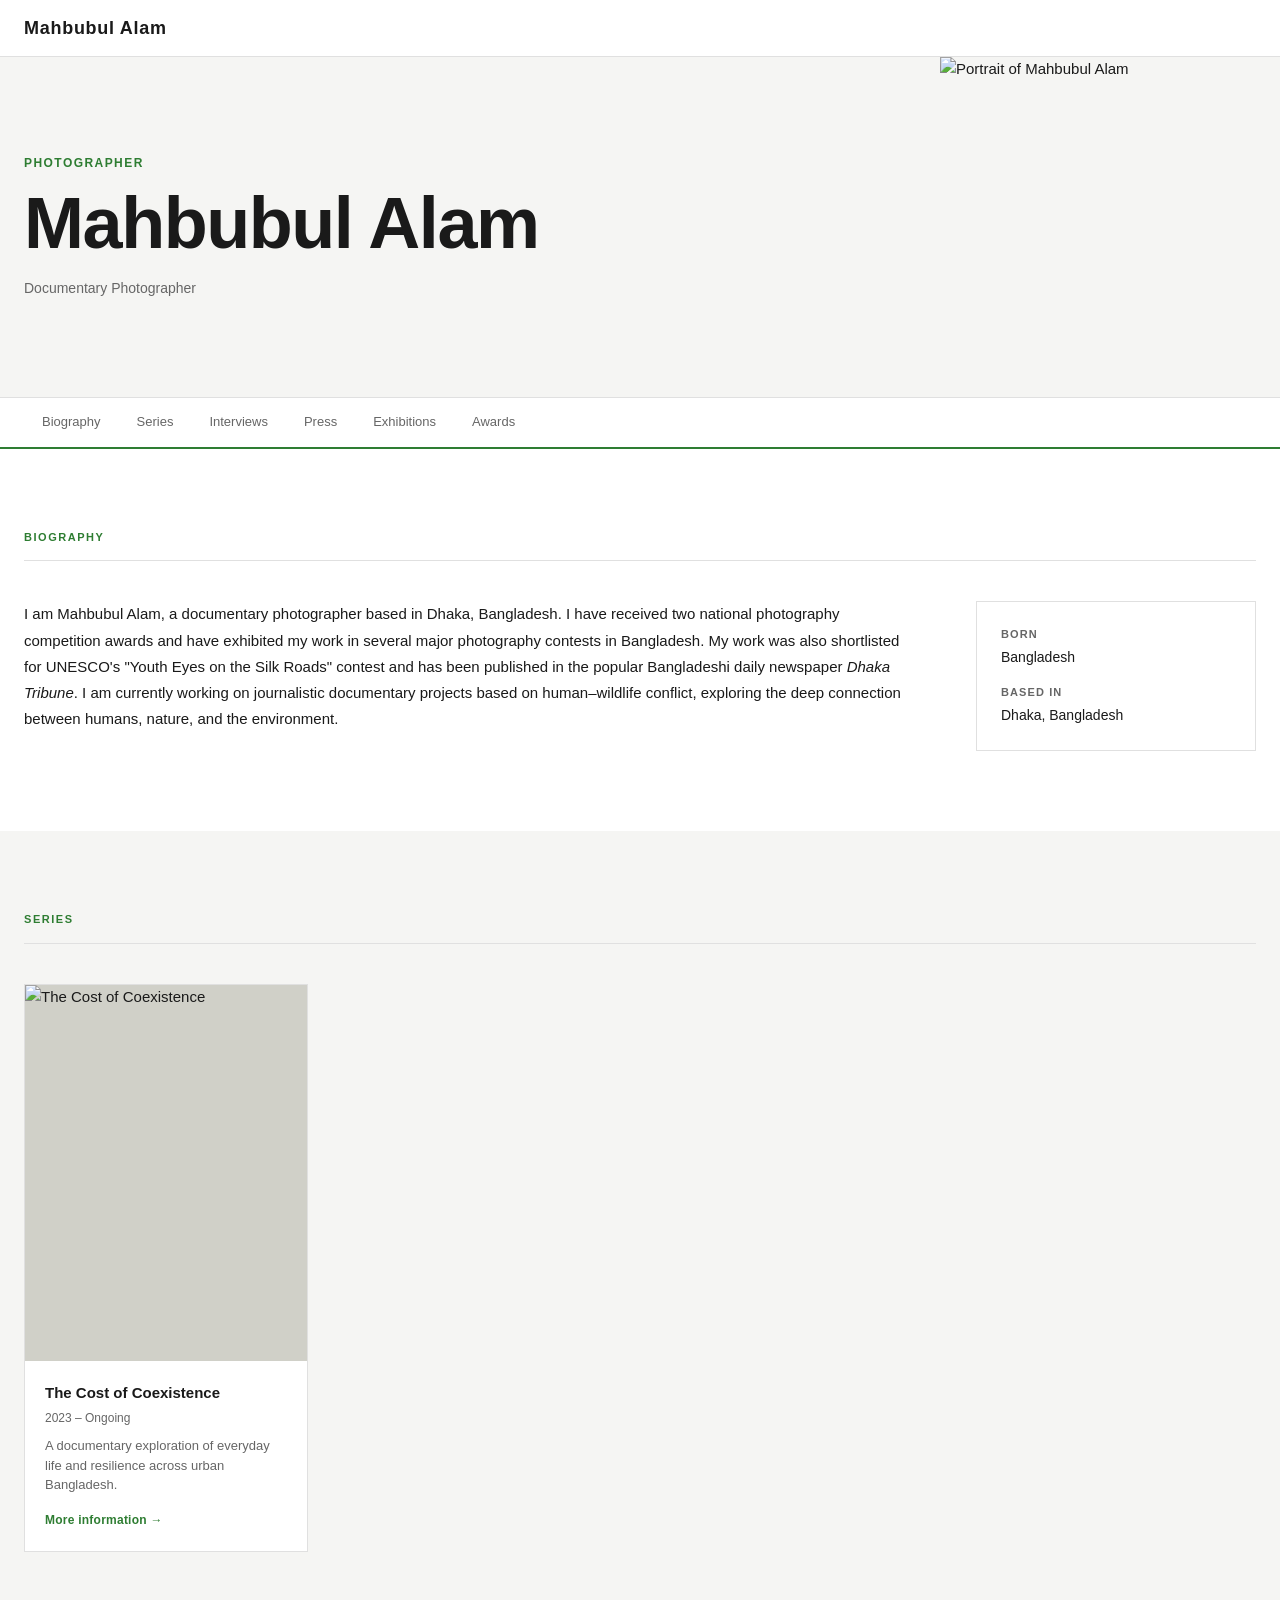
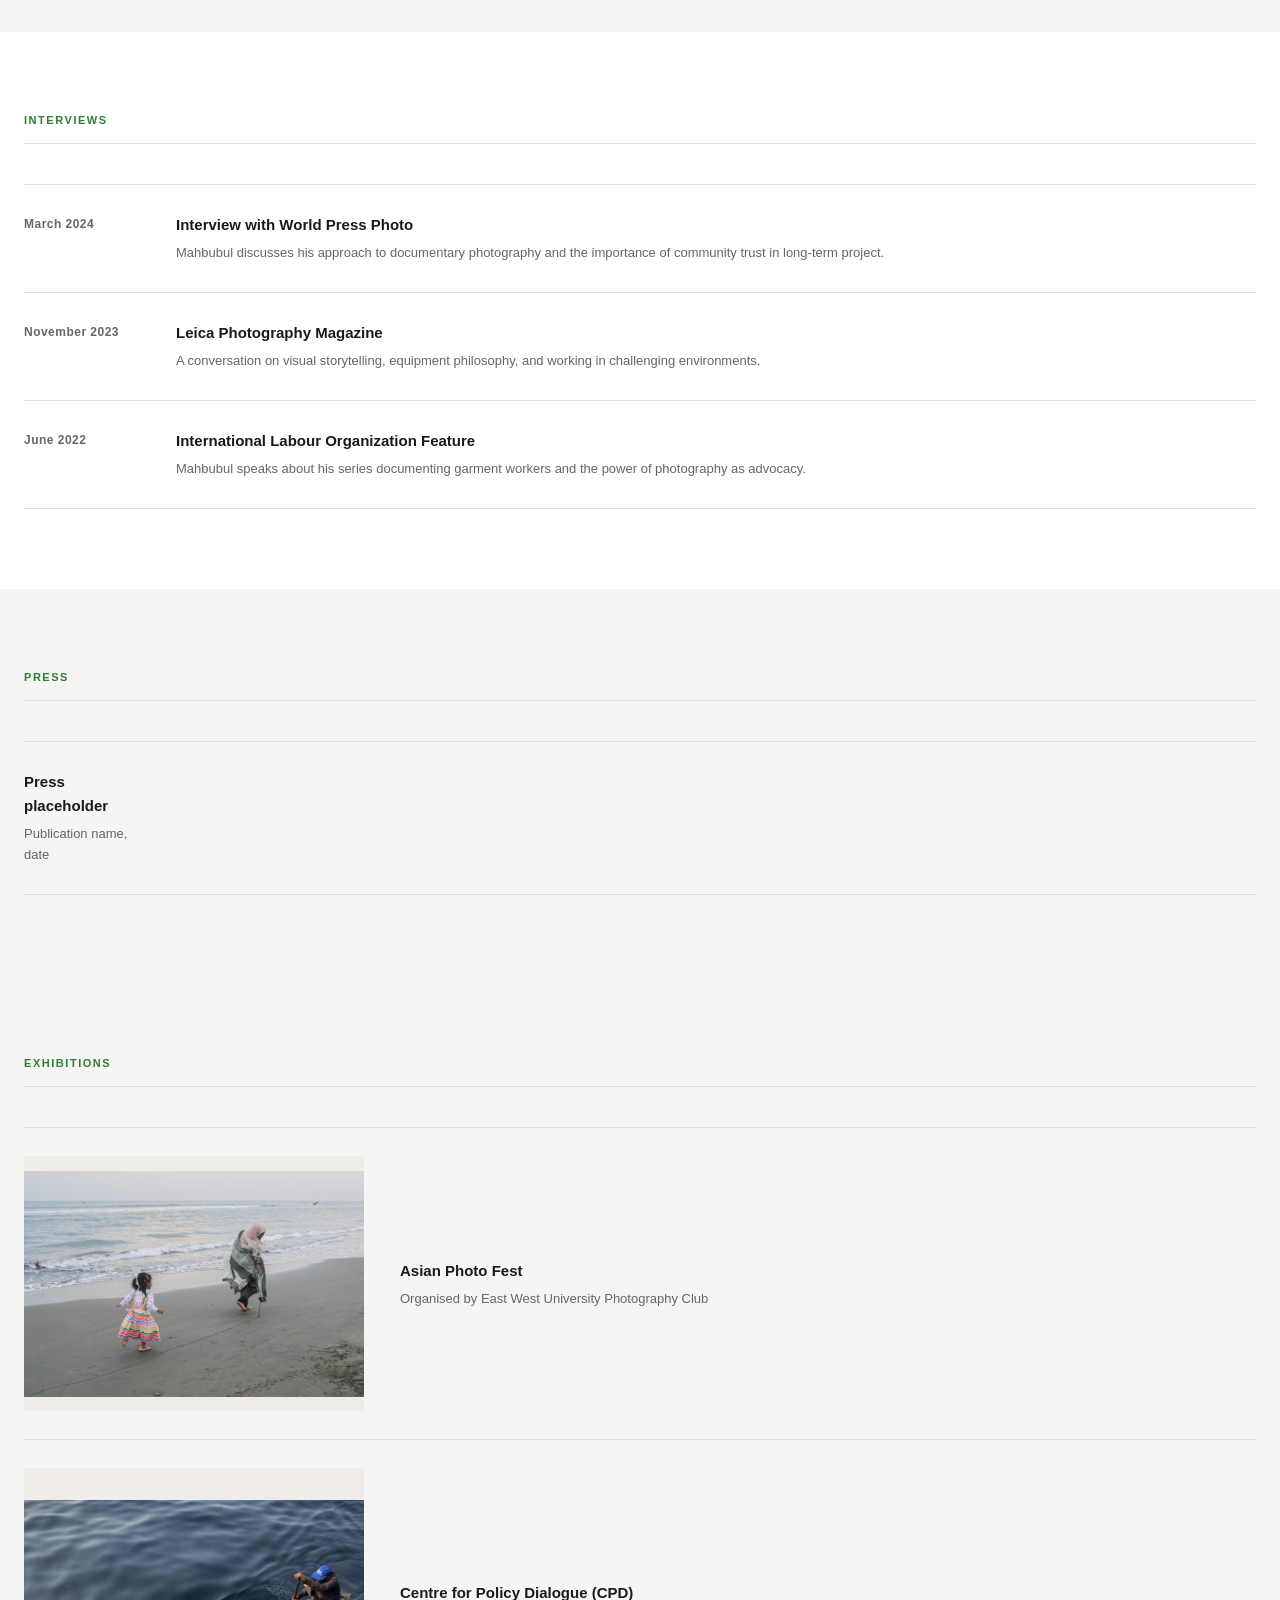
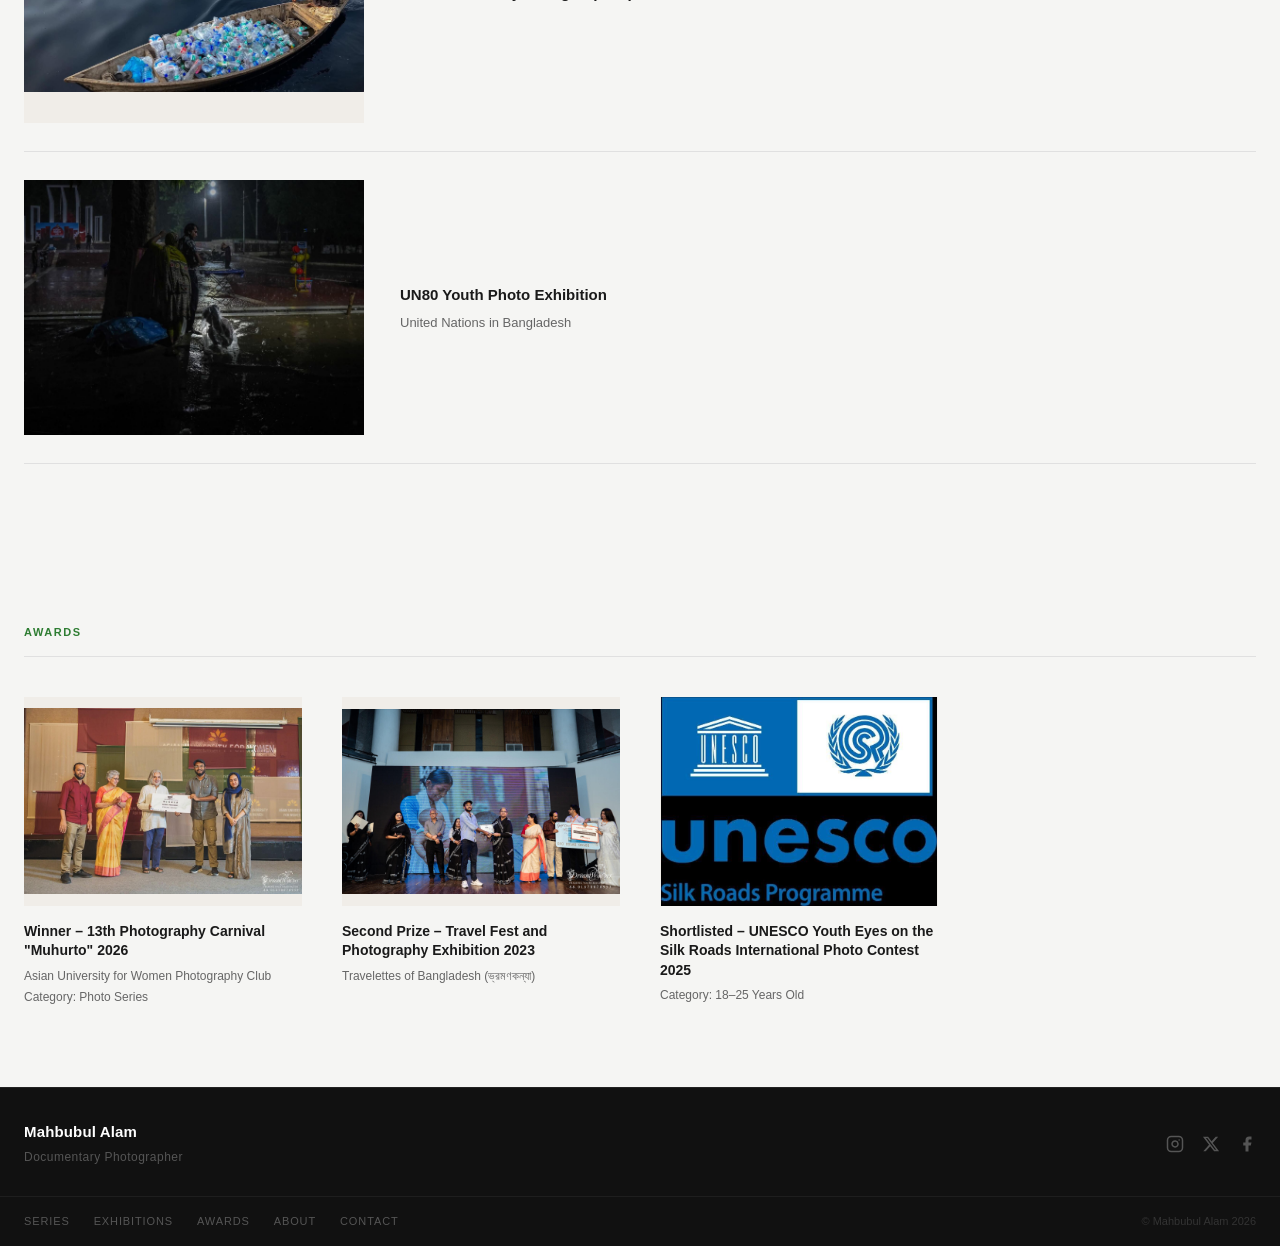
==== commit 24c59c5f: "Redesign footer with clearer visual hierarchy Name + tagline on top-left, social icons top-right. Di" ====
--- a/index.html
+++ b/index.html
@@ -3,7 +3,7 @@
 <head>
   <meta charset="UTF-8" />
   <meta name="viewport" content="width=device-width, initial-scale=1.0" />
-  <title>Mahbubul Alam — Photographer</title>
+  <title>Mahbubul Alam</title>
   <link rel="stylesheet" href="style.css" />
 </head>
 <body>
@@ -231,8 +231,24 @@
 
   <!-- ===== FOOTER ===== -->
   <footer class="site-footer">
-    <div class="footer-inner">
-      <span class="footer-name">Mahbubul Alam</span>
+    <div class="footer-top">
+      <div class="footer-brand">
+        <span class="footer-name">Mahbubul Alam</span>
+        <span class="footer-tagline">Documentary Photographer</span>
+      </div>
+      <div class="footer-social">
+        <a href="#" aria-label="Instagram">
+          <svg width="18" height="18" viewBox="0 0 24 24" fill="none" stroke="currentColor" stroke-width="2" stroke-linecap="round" stroke-linejoin="round"><rect x="2" y="2" width="20" height="20" rx="5" ry="5"/><path d="M16 11.37A4 4 0 1 1 12.63 8 4 4 0 0 1 16 11.37z"/><line x1="17.5" y1="6.5" x2="17.51" y2="6.5"/></svg>
+        </a>
+        <a href="#" aria-label="Twitter/X">
+          <svg width="18" height="18" viewBox="0 0 24 24" fill="currentColor"><path d="M18.244 2.25h3.308l-7.227 8.26 8.502 11.24H16.17l-5.214-6.817L4.99 21.75H1.68l7.73-8.835L1.254 2.25H8.08l4.713 6.231zm-1.161 17.52h1.833L7.084 4.126H5.117z"/></svg>
+        </a>
+        <a href="#" aria-label="Facebook">
+          <svg width="18" height="18" viewBox="0 0 24 24" fill="currentColor"><path d="M18 2h-3a5 5 0 0 0-5 5v3H7v4h3v8h4v-8h3l1-4h-4V7a1 1 0 0 1 1-1h3z"/></svg>
+        </a>
+      </div>
+    </div>
+    <div class="footer-bottom">
       <nav class="footer-nav">
         <a href="#series">Series</a>
         <a href="#exhibitions">Exhibitions</a>
@@ -240,20 +256,7 @@
         <a href="#biography">About</a>
         <a href="mailto:">Contact</a>
       </nav>
-      <div class="footer-social">
-        <a href="#" aria-label="Instagram">
-          <svg width="17" height="17" viewBox="0 0 24 24" fill="none" stroke="currentColor" stroke-width="2" stroke-linecap="round" stroke-linejoin="round"><rect x="2" y="2" width="20" height="20" rx="5" ry="5"/><path d="M16 11.37A4 4 0 1 1 12.63 8 4 4 0 0 1 16 11.37z"/><line x1="17.5" y1="6.5" x2="17.51" y2="6.5"/></svg>
-        </a>
-        <a href="#" aria-label="Twitter/X">
-          <svg width="17" height="17" viewBox="0 0 24 24" fill="currentColor"><path d="M18.244 2.25h3.308l-7.227 8.26 8.502 11.24H16.17l-5.214-6.817L4.99 21.75H1.68l7.73-8.835L1.254 2.25H8.08l4.713 6.231zm-1.161 17.52h1.833L7.084 4.126H5.117z"/></svg>
-        </a>
-        <a href="#" aria-label="Facebook">
-          <svg width="17" height="17" viewBox="0 0 24 24" fill="currentColor"><path d="M18 2h-3a5 5 0 0 0-5 5v3H7v4h3v8h4v-8h3l1-4h-4V7a1 1 0 0 1 1-1h3z"/></svg>
-        </a>
-      </div>
-    </div>
-    <div class="footer-bottom">
-      <p>© Mahbubul Alam 2026</p>
+      <p class="footer-copy">© Mahbubul Alam 2026</p>
     </div>
   </footer>
 
--- a/style.css
+++ b/style.css
@@ -752,71 +752,86 @@
 .site-footer {
   background: #111;
   color: #fff;
-}
-
-.footer-inner {
+  border-top: 1px solid #222;
+}
+
+.footer-top {
   max-width: var(--max-width);
   margin: 0 auto;
-  padding: 20px 24px;
+  padding: 32px 24px 28px;
   display: flex;
   align-items: center;
-  gap: 32px;
+  justify-content: space-between;
+}
+
+.footer-brand {
+  display: flex;
+  flex-direction: column;
+  gap: 4px;
 }
 
 .footer-name {
-  font-size: 13px;
+  font-size: 15px;
   font-weight: 700;
   color: #fff;
-  letter-spacing: 0.02em;
-  white-space: nowrap;
+  letter-spacing: 0.01em;
+}
+
+.footer-tagline {
+  font-size: 12px;
+  color: #555;
+  letter-spacing: 0.04em;
+}
+
+.footer-social {
+  display: flex;
+  gap: 18px;
+  align-items: center;
+}
+
+.footer-social a {
+  color: #555;
+  display: flex;
+  transition: color 0.15s;
+}
+
+.footer-social a:hover {
+  color: #fff;
+}
+
+.footer-bottom {
+  border-top: 1px solid #1e1e1e;
+  max-width: var(--max-width);
+  margin: 0 auto;
+  padding: 16px 24px;
+  display: flex;
+  align-items: center;
+  justify-content: space-between;
 }
 
 .footer-nav {
   display: flex;
-  gap: 20px;
-  flex: 1;
-  justify-content: center;
+  gap: 24px;
+  flex-wrap: wrap;
 }
 
 .footer-nav a {
-  font-size: 12px;
-  color: #888;
-  letter-spacing: 0.05em;
+  font-size: 11px;
+  color: #555;
+  letter-spacing: 0.08em;
   text-transform: uppercase;
   transition: color 0.15s;
 }
 
 .footer-nav a:hover {
-  color: #fff;
+  color: #ccc;
   text-decoration: none;
 }
 
-.footer-social {
-  display: flex;
-  gap: 14px;
-  align-items: center;
-}
-
-.footer-social a {
-  color: #666;
-  transition: color 0.15s;
-  display: flex;
-}
-
-.footer-social a:hover {
-  color: #fff;
-}
-
-.footer-bottom {
-  border-top: 1px solid #222;
-  max-width: var(--max-width);
-  margin: 0 auto;
-  padding: 12px 24px;
-}
-
-.footer-bottom p {
+.footer-copy {
   font-size: 11px;
-  color: #444;
+  color: #333;
+  white-space: nowrap;
 }
 
 /* ===========================
@@ -863,7 +878,7 @@
   }
 
   .footer-nav {
-    gap: 14px;
+    gap: 16px;
   }
 }
 
@@ -965,26 +980,23 @@
   }
 
   /* Footer */
-  .footer-inner {
-    flex-wrap: wrap;
-    gap: 16px;
-    padding: 16px;
+  .footer-top {
+    padding: 24px 16px 20px;
+  }
+
+  .footer-bottom {
+    flex-direction: column;
+    align-items: flex-start;
+    gap: 12px;
+    padding: 14px 16px;
   }
 
   .footer-nav {
-    order: 3;
-    width: 100%;
-    justify-content: flex-start;
-    flex-wrap: wrap;
-    gap: 12px 16px;
-  }
-
-  .footer-social {
-    margin-left: auto;
-  }
-
-  .footer-bottom {
-    padding: 12px 16px;
+    gap: 14px 16px;
+  }
+
+  .footer-copy {
+    color: #3a3a3a;
   }
 }
 
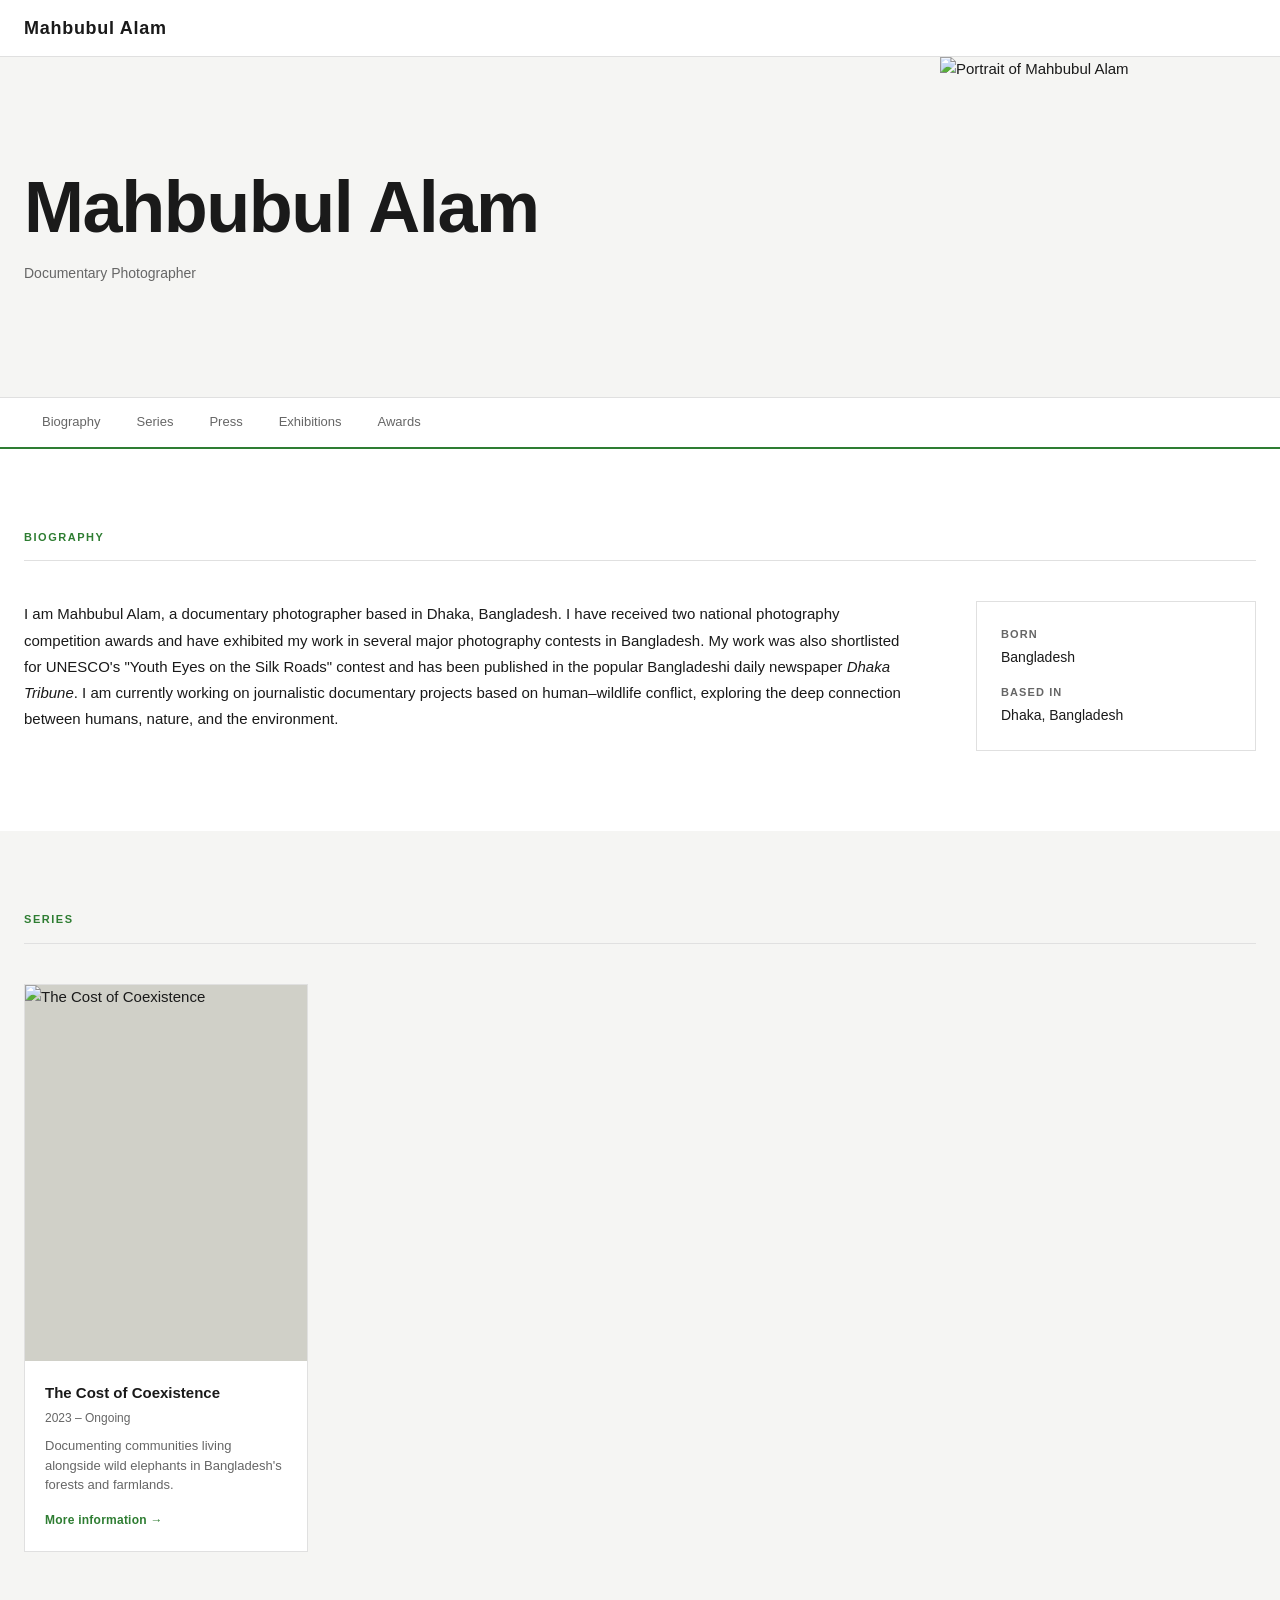
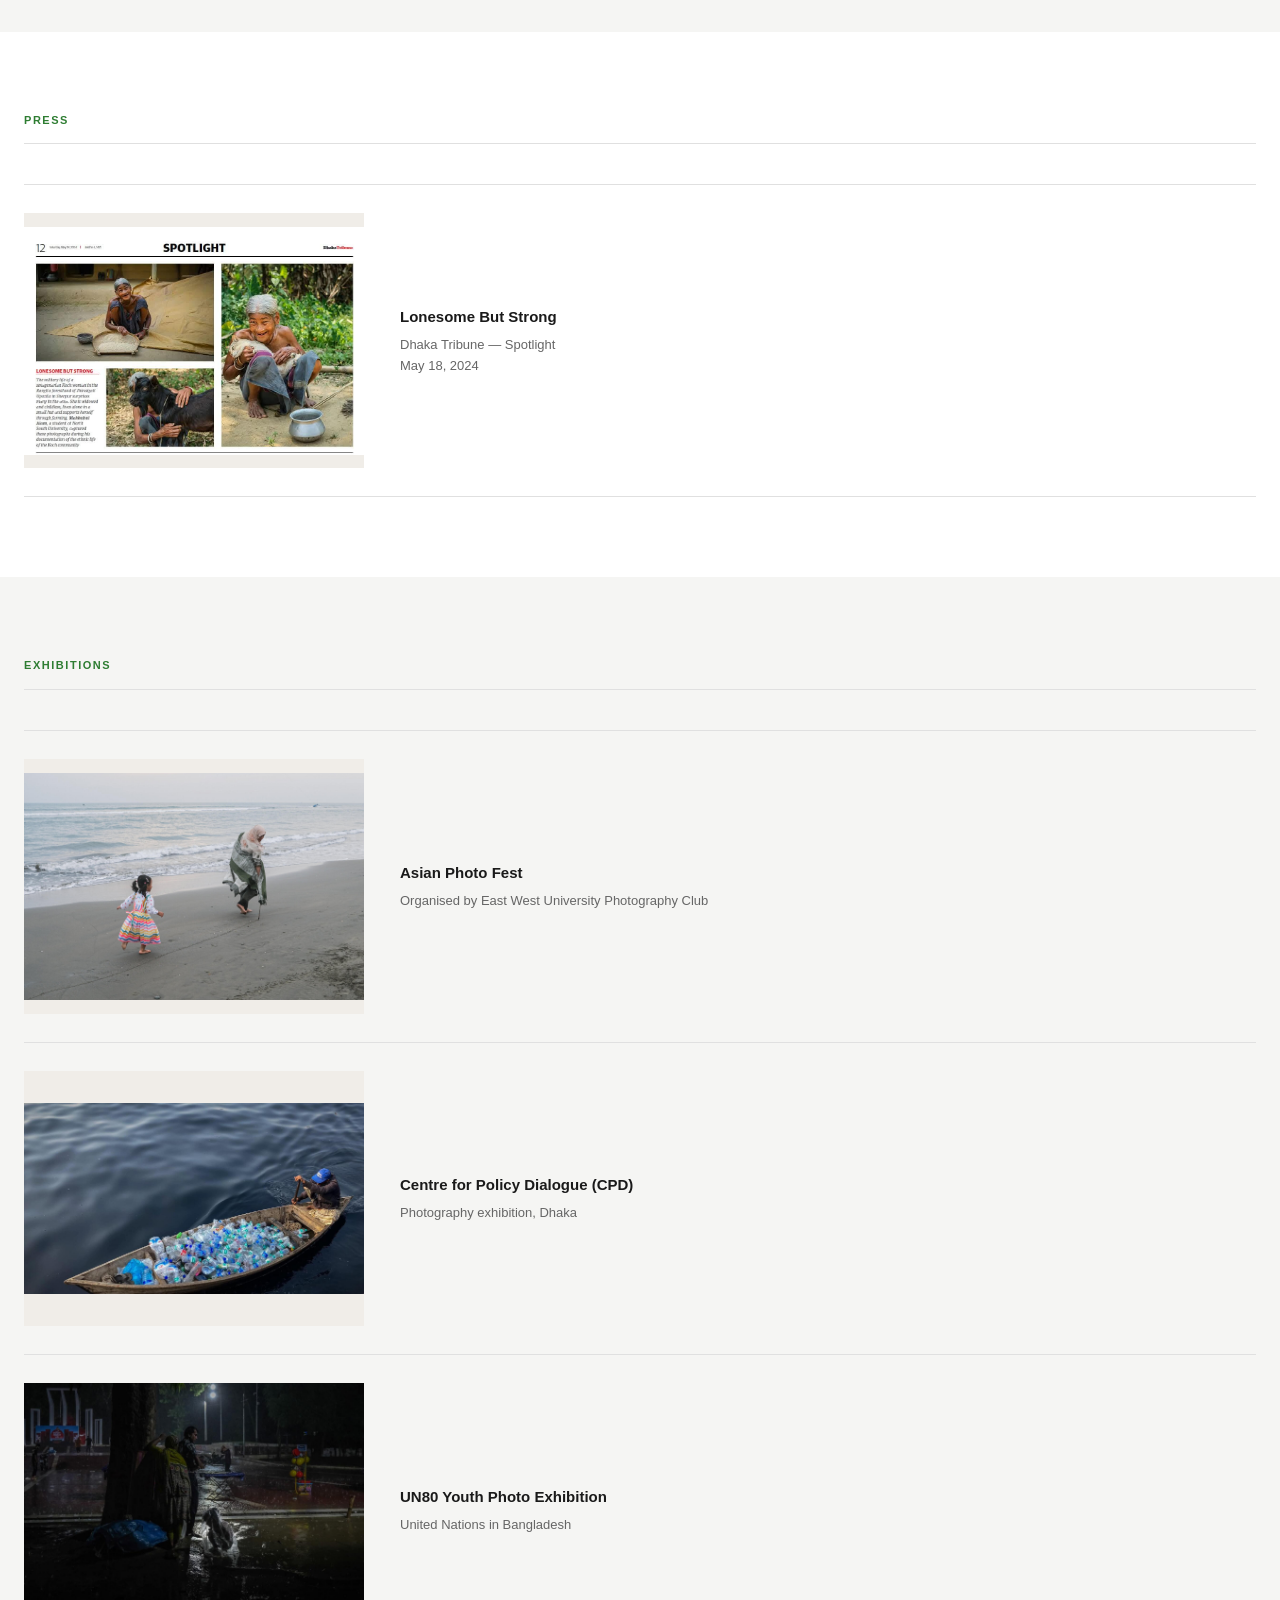
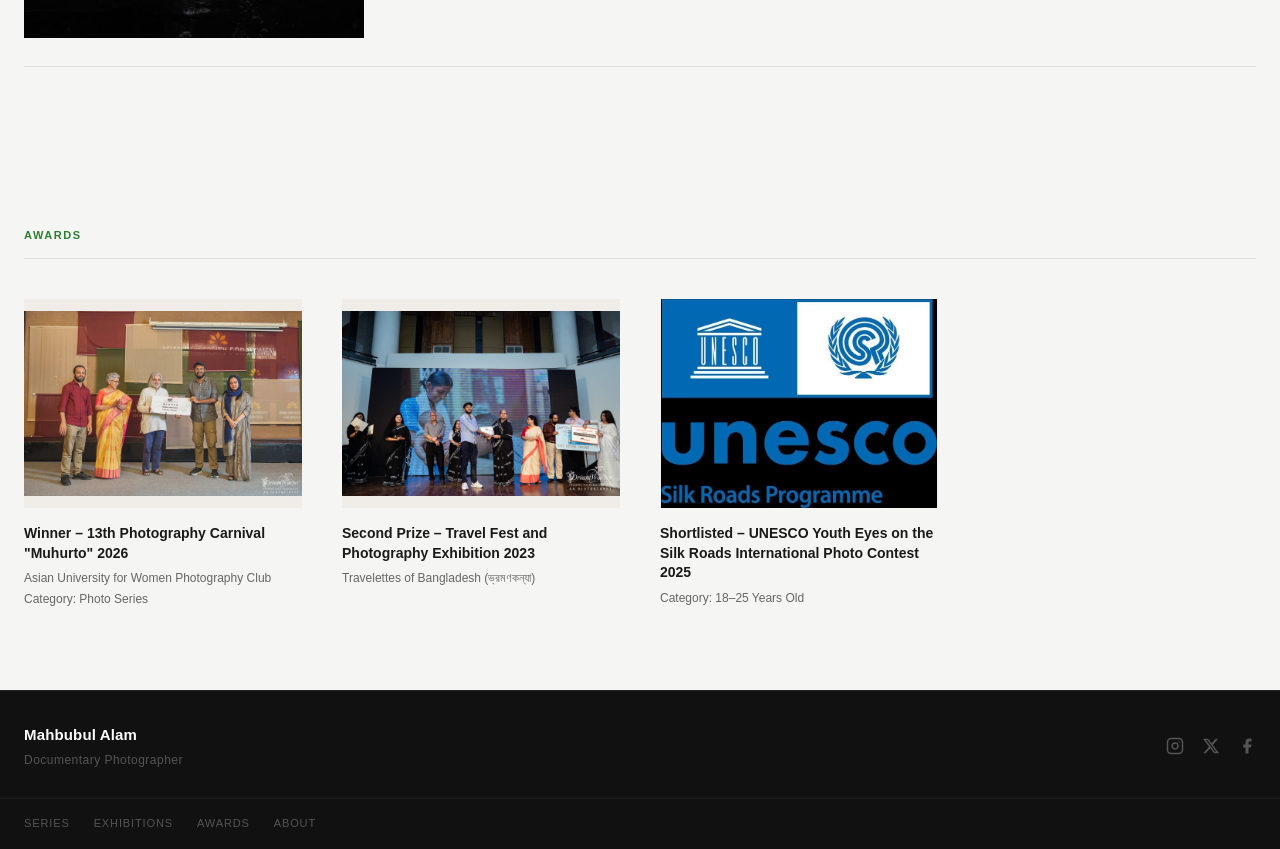
==== commit a646387b: "Add real Press section — Dhaka Tribune Spotlight, May 2024 'Lonesome But Strong' feature from Dhaka " ====
--- a/index.html
+++ b/index.html
@@ -4,6 +4,7 @@
   <meta charset="UTF-8" />
   <meta name="viewport" content="width=device-width, initial-scale=1.0" />
   <title>Mahbubul Alam</title>
+  <meta name="description" content="Mahbubul Alam — Documentary photographer based in Dhaka, Bangladesh. Exploring human–wildlife conflict, nature, and the environment." />
   <link rel="stylesheet" href="style.css" />
 </head>
 <body>
@@ -26,7 +27,6 @@
   <section class="hero">
     <div class="hero-inner">
       <div class="hero-text">
-        <p class="hero-label">Photographer</p>
         <h1 class="hero-name">Mahbubul Alam</h1>
         <p class="hero-subtitle">Documentary Photographer</p>
       </div>
@@ -41,7 +41,6 @@
     <ul>
       <li><a href="#biography">Biography</a></li>
       <li><a href="#series">Series</a></li>
-      <li><a href="#interviews">Interviews</a></li>
       <li><a href="#press">Press</a></li>
       <li><a href="#exhibitions">Exhibitions</a></li>
       <li><a href="#awards">Awards</a></li>
@@ -94,57 +93,31 @@
               <div class="series-card-info">
                 <h3>The Cost of Coexistence</h3>
                 <p class="series-date">2023 – Ongoing</p>
-                <p class="series-desc">A documentary exploration of everyday life and resilience across urban Bangladesh.</p>
+                <p class="series-desc">Documenting communities living alongside wild elephants in Bangladesh's forests and farmlands.</p>
                 <span class="series-more">More information →</span>
               </div>
             </a>
           </article>
 
-
-
         </div>
       </div>
     </section>
 
-    <!-- ===== INTERVIEWS ===== -->
-    <section class="section" id="interviews">
-      <div class="section-inner">
-        <h2 class="section-title">Interviews</h2>
-        <ul class="list-items">
-          <li class="list-item">
-            <span class="list-date">March 2024</span>
-            <div class="list-content">
-              <h3><a href="#">Interview with World Press Photo</a></h3>
-              <p>Mahbubul discusses his approach to documentary photography and the importance of community trust in long-term project.</p>
-            </div>
-          </li>
-          <li class="list-item">
-            <span class="list-date">November 2023</span>
-            <div class="list-content">
-              <h3><a href="#">Leica Photography Magazine</a></h3>
-              <p>A conversation on visual storytelling, equipment philosophy, and working in challenging environments.</p>
-            </div>
-          </li>
-          <li class="list-item">
-            <span class="list-date">June 2022</span>
-            <div class="list-content">
-              <h3><a href="#">International Labour Organization Feature</a></h3>
-              <p>Mahbubul speaks about his series documenting garment workers and the power of photography as advocacy.</p>
-            </div>
-          </li>
-        </ul>
-      </div>
-    </section>
+    <!-- INTERVIEWS — hidden until real content is ready -->
 
     <!-- ===== PRESS ===== -->
-    <section class="section section--alt" id="press">
+    <section class="section" id="press">
       <div class="section-inner">
         <h2 class="section-title">Press</h2>
         <ul class="list-items">
-          <li class="list-item">
-            <div class="list-content">
-              <h3><a href="#">Press placeholder</a></h3>
-              <p>Publication name, date</p>
+          <li class="list-item list-item--with-img">
+            <div class="list-img">
+              <img src="assets/press/dhaka-tribune-spotlight-2024.jpg" alt="Dhaka Tribune Spotlight — Lonesome But Strong" />
+            </div>
+            <div class="list-content">
+              <h3>Lonesome But Strong</h3>
+              <p>Dhaka Tribune — Spotlight</p>
+              <p>May 18, 2024</p>
             </div>
           </li>
         </ul>
@@ -171,6 +144,7 @@
             </div>
             <div class="list-content">
               <h3>Centre for Policy Dialogue (CPD)</h3>
+              <p>Photography exhibition, Dhaka</p>
             </div>
           </li>
           <li class="list-item list-item--with-img">
@@ -254,9 +228,7 @@
         <a href="#exhibitions">Exhibitions</a>
         <a href="#awards">Awards</a>
         <a href="#biography">About</a>
-        <a href="mailto:">Contact</a>
       </nav>
-      <p class="footer-copy">© Mahbubul Alam 2026</p>
     </div>
   </footer>
 
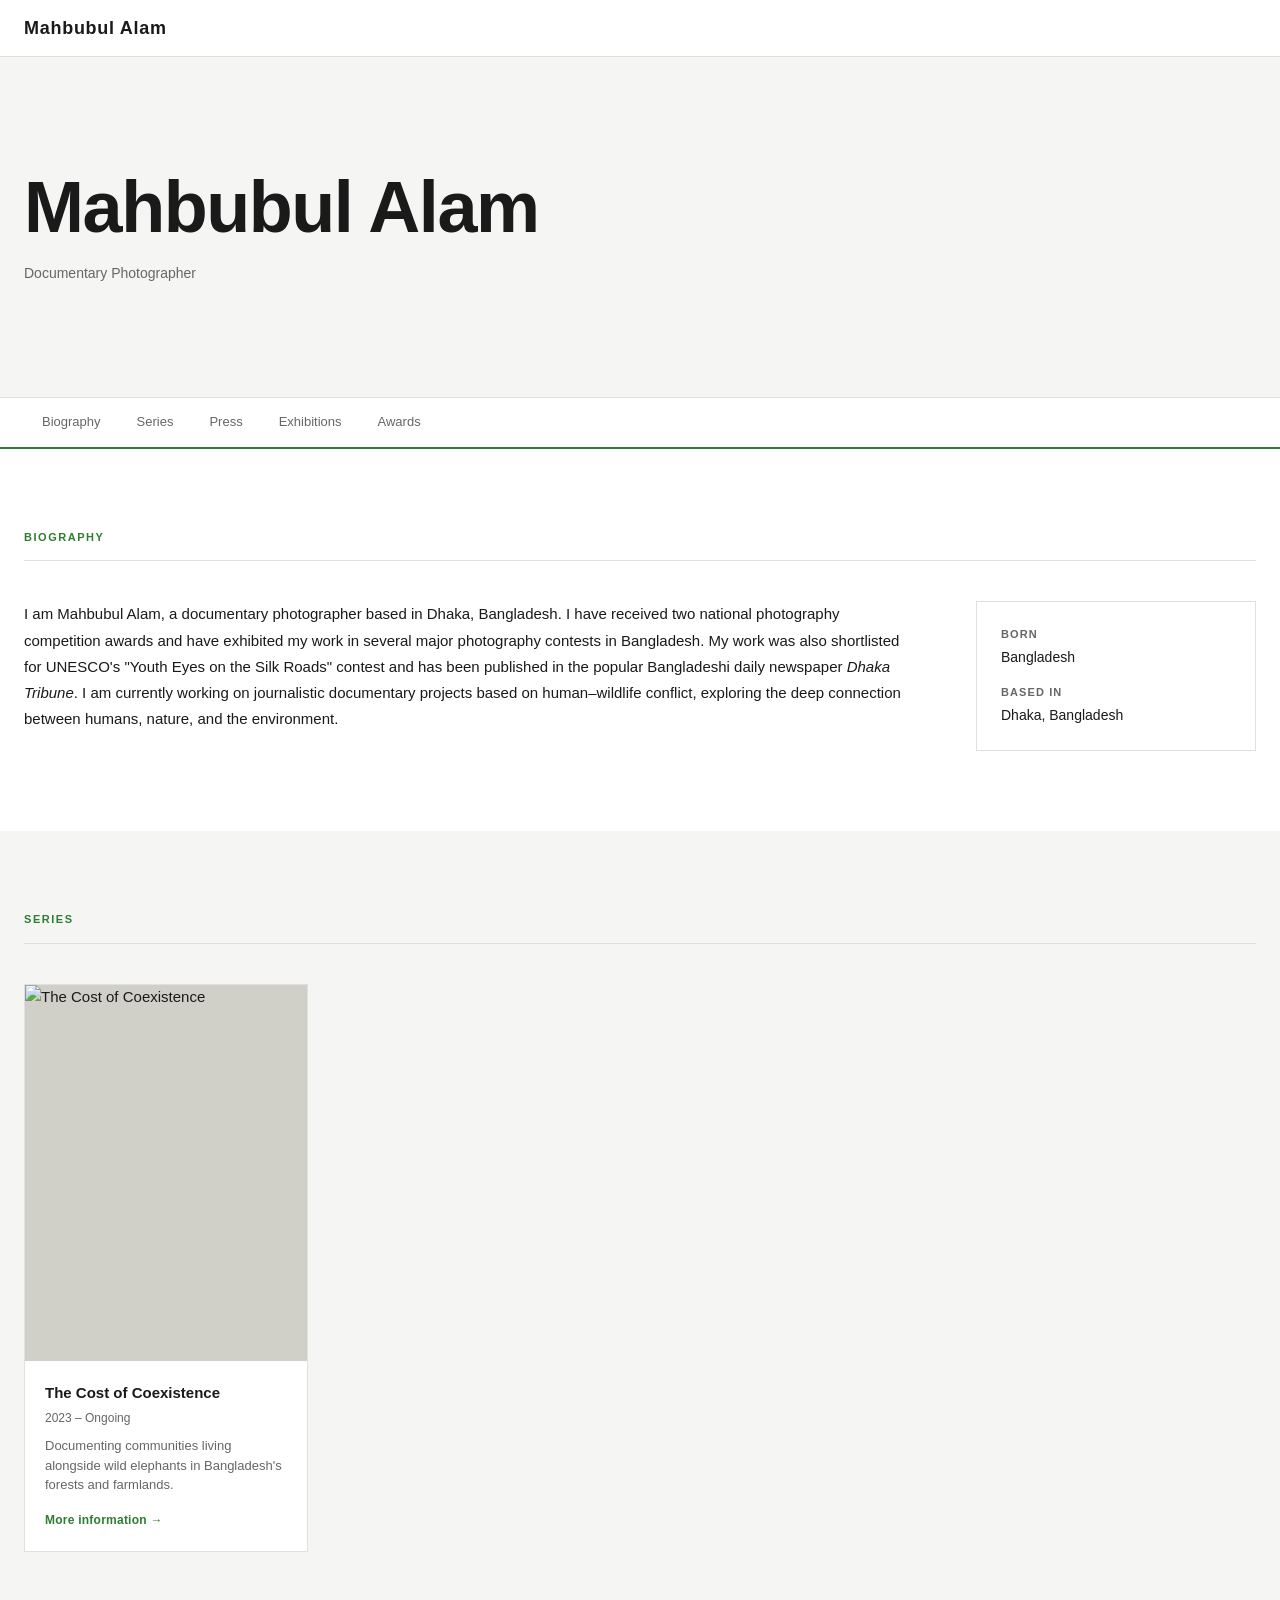
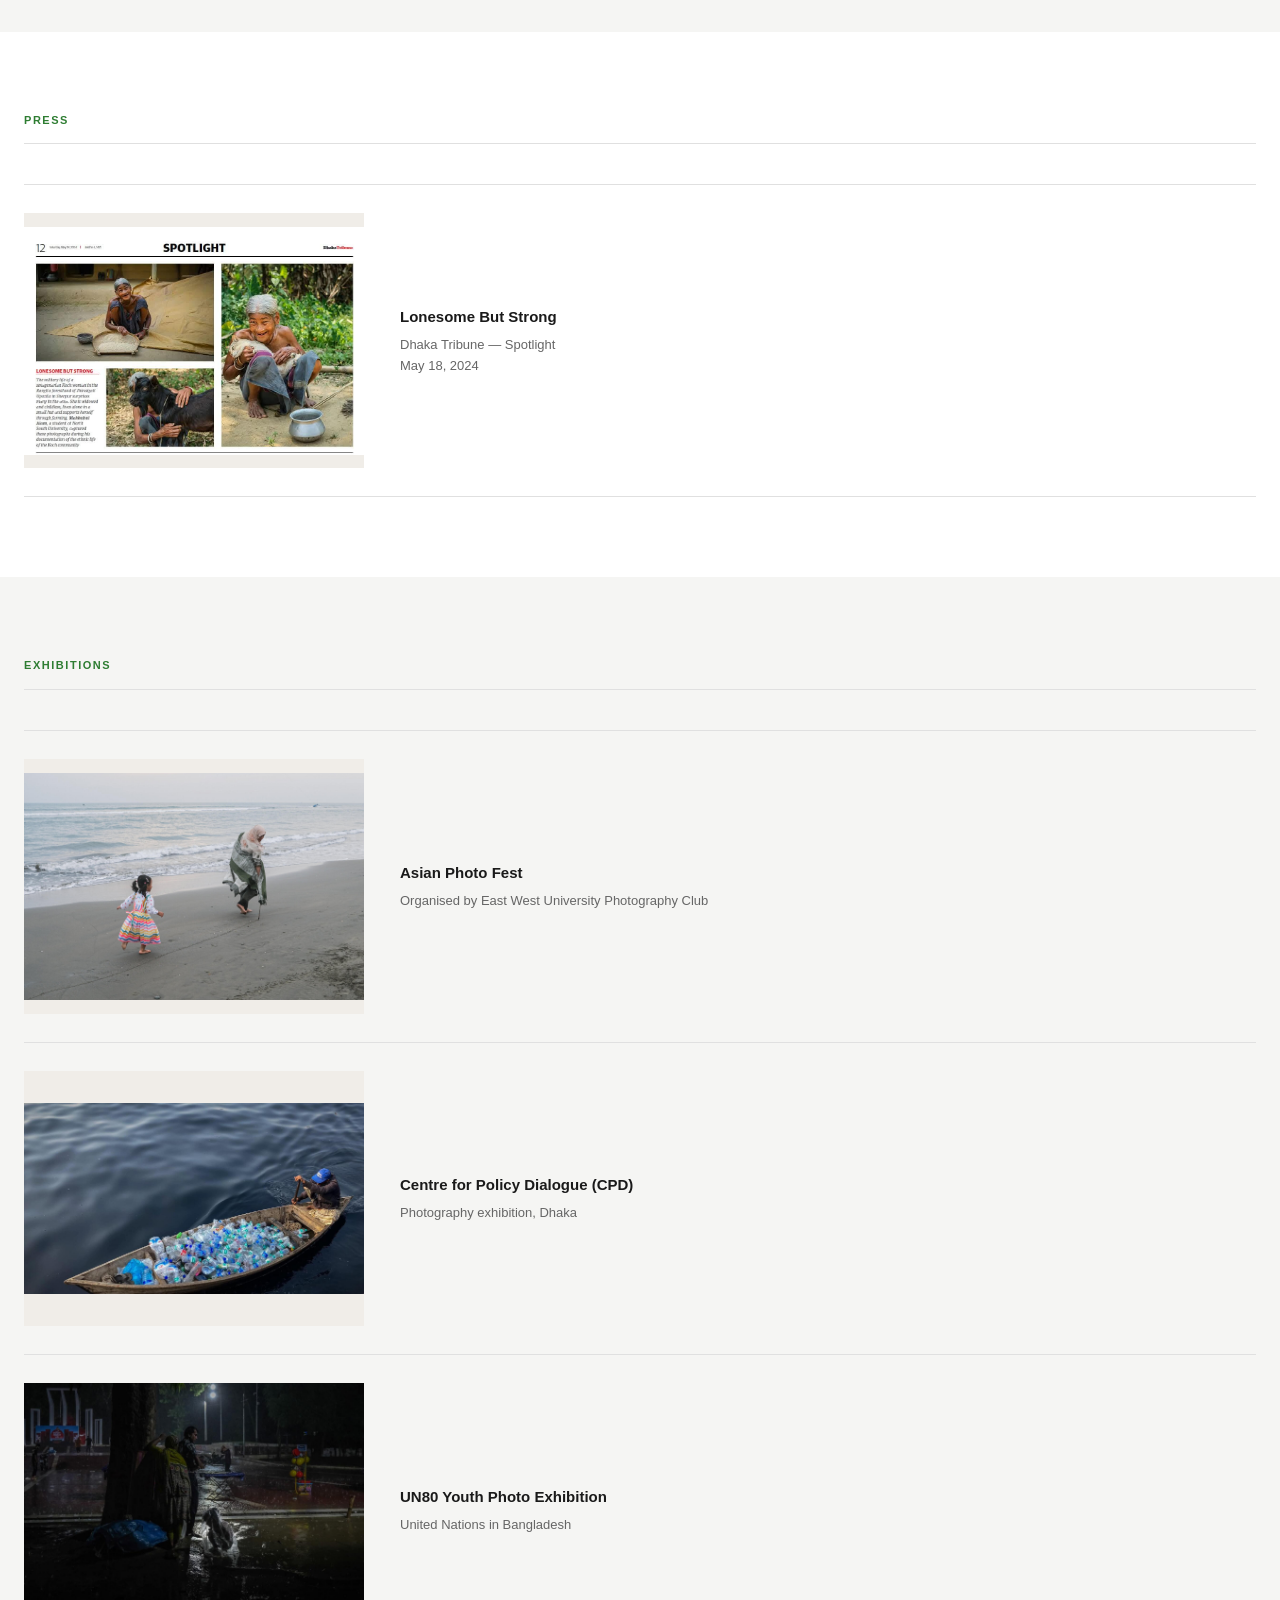
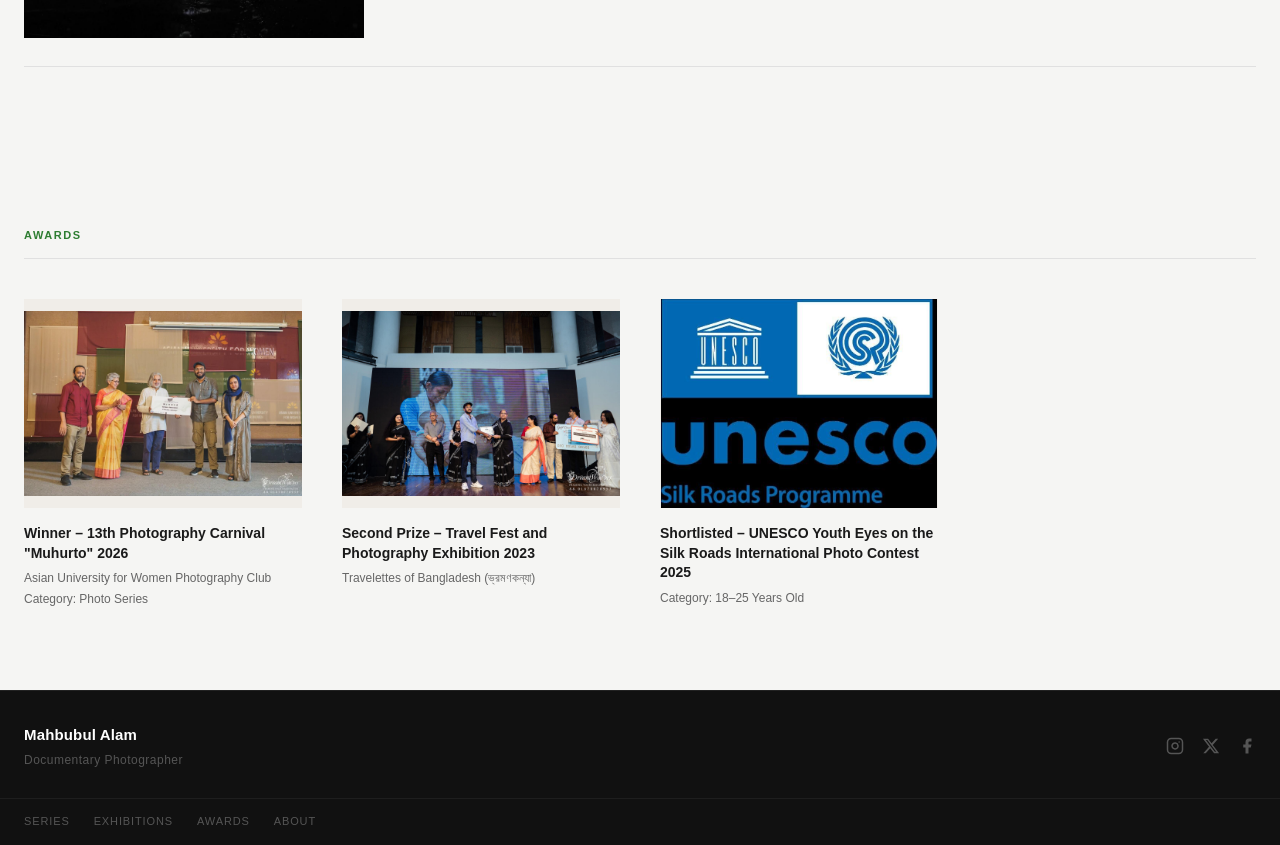
==== commit babdf1e2: "Remove broken portrait image from hero section The hero portrait was a missing placeholder file show" ====
--- a/index.html
+++ b/index.html
@@ -29,9 +29,6 @@
       <div class="hero-text">
         <h1 class="hero-name">Mahbubul Alam</h1>
         <p class="hero-subtitle">Documentary Photographer</p>
-      </div>
-      <div class="hero-image">
-        <img src="assets/portrait-placeholder.jpg" alt="Portrait of Mahbubul Alam" />
       </div>
     </div>
   </section>
--- a/style.css
+++ b/style.css
@@ -245,19 +245,10 @@
 
 .hero-text {
   flex: 1;
-  padding: 60px 48px 60px 24px;
+  padding: 60px 24px;
   display: flex;
   flex-direction: column;
   justify-content: center;
-}
-
-.hero-label {
-  font-size: 12px;
-  font-weight: 600;
-  letter-spacing: 0.12em;
-  text-transform: uppercase;
-  color: var(--color-brand);
-  margin-bottom: 12px;
 }
 
 .hero-name {
@@ -272,30 +263,6 @@
 .hero-subtitle {
   font-size: 14px;
   color: var(--color-text-muted);
-}
-
-.hero-image {
-  width: 340px;
-  flex-shrink: 0;
-  overflow: hidden;
-}
-
-.hero-image img {
-  width: 100%;
-  height: 100%;
-  object-fit: cover;
-}
-
-.hero-image-placeholder {
-  width: 100%;
-  height: 100%;
-  min-height: 340px;
-  background: #d0d0c8;
-  display: flex;
-  align-items: center;
-  justify-content: center;
-  color: #999;
-  font-size: 13px;
 }
 
 /* ===========================
@@ -803,10 +770,7 @@
   border-top: 1px solid #1e1e1e;
   max-width: var(--max-width);
   margin: 0 auto;
-  padding: 16px 24px;
-  display: flex;
-  align-items: center;
-  justify-content: space-between;
+  padding: 14px 24px;
 }
 
 .footer-nav {
@@ -828,12 +792,6 @@
   text-decoration: none;
 }
 
-.footer-copy {
-  font-size: 11px;
-  color: #333;
-  white-space: nowrap;
-}
-
 /* ===========================
    RESPONSIVE
    =========================== */
@@ -898,21 +856,8 @@
   }
 
   /* Hero — image on top, text below */
-  .hero-inner {
-    flex-direction: column-reverse;
-  }
-
-  .hero-image {
-    width: 100%;
-    height: 280px;
-  }
-
   .hero-text {
-    padding: 32px 16px 28px;
-  }
-
-  .hero-label {
-    margin-bottom: 8px;
+    padding: 32px 16px;
   }
 
   /* In-page nav — larger touch targets */
@@ -985,18 +930,11 @@
   }
 
   .footer-bottom {
-    flex-direction: column;
-    align-items: flex-start;
-    gap: 12px;
     padding: 14px 16px;
   }
 
   .footer-nav {
-    gap: 14px 16px;
-  }
-
-  .footer-copy {
-    color: #3a3a3a;
+    gap: 12px 16px;
   }
 }
 
@@ -1004,10 +942,6 @@
 @media (max-width: 480px) {
   :root {
     --section-pad: 40px;
-  }
-
-  .hero-image {
-    height: 240px;
   }
 
   .hero-name {
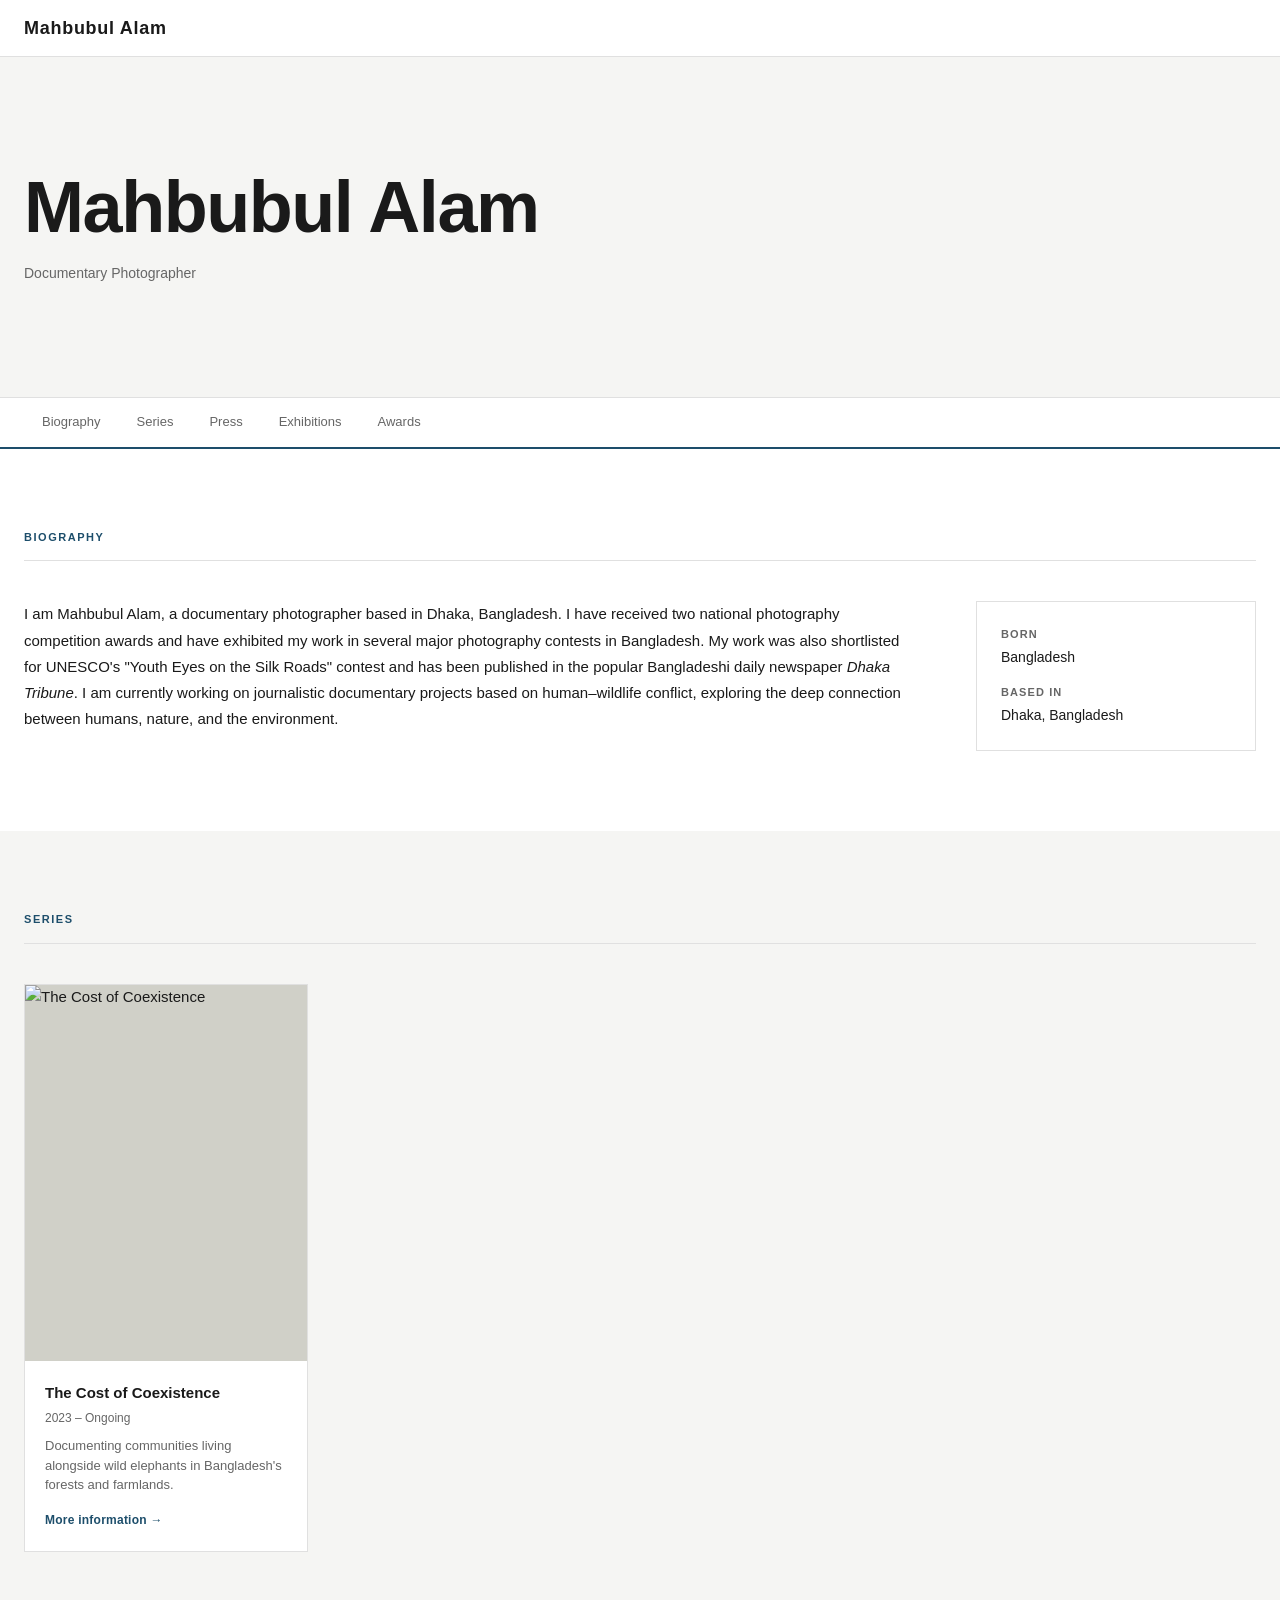
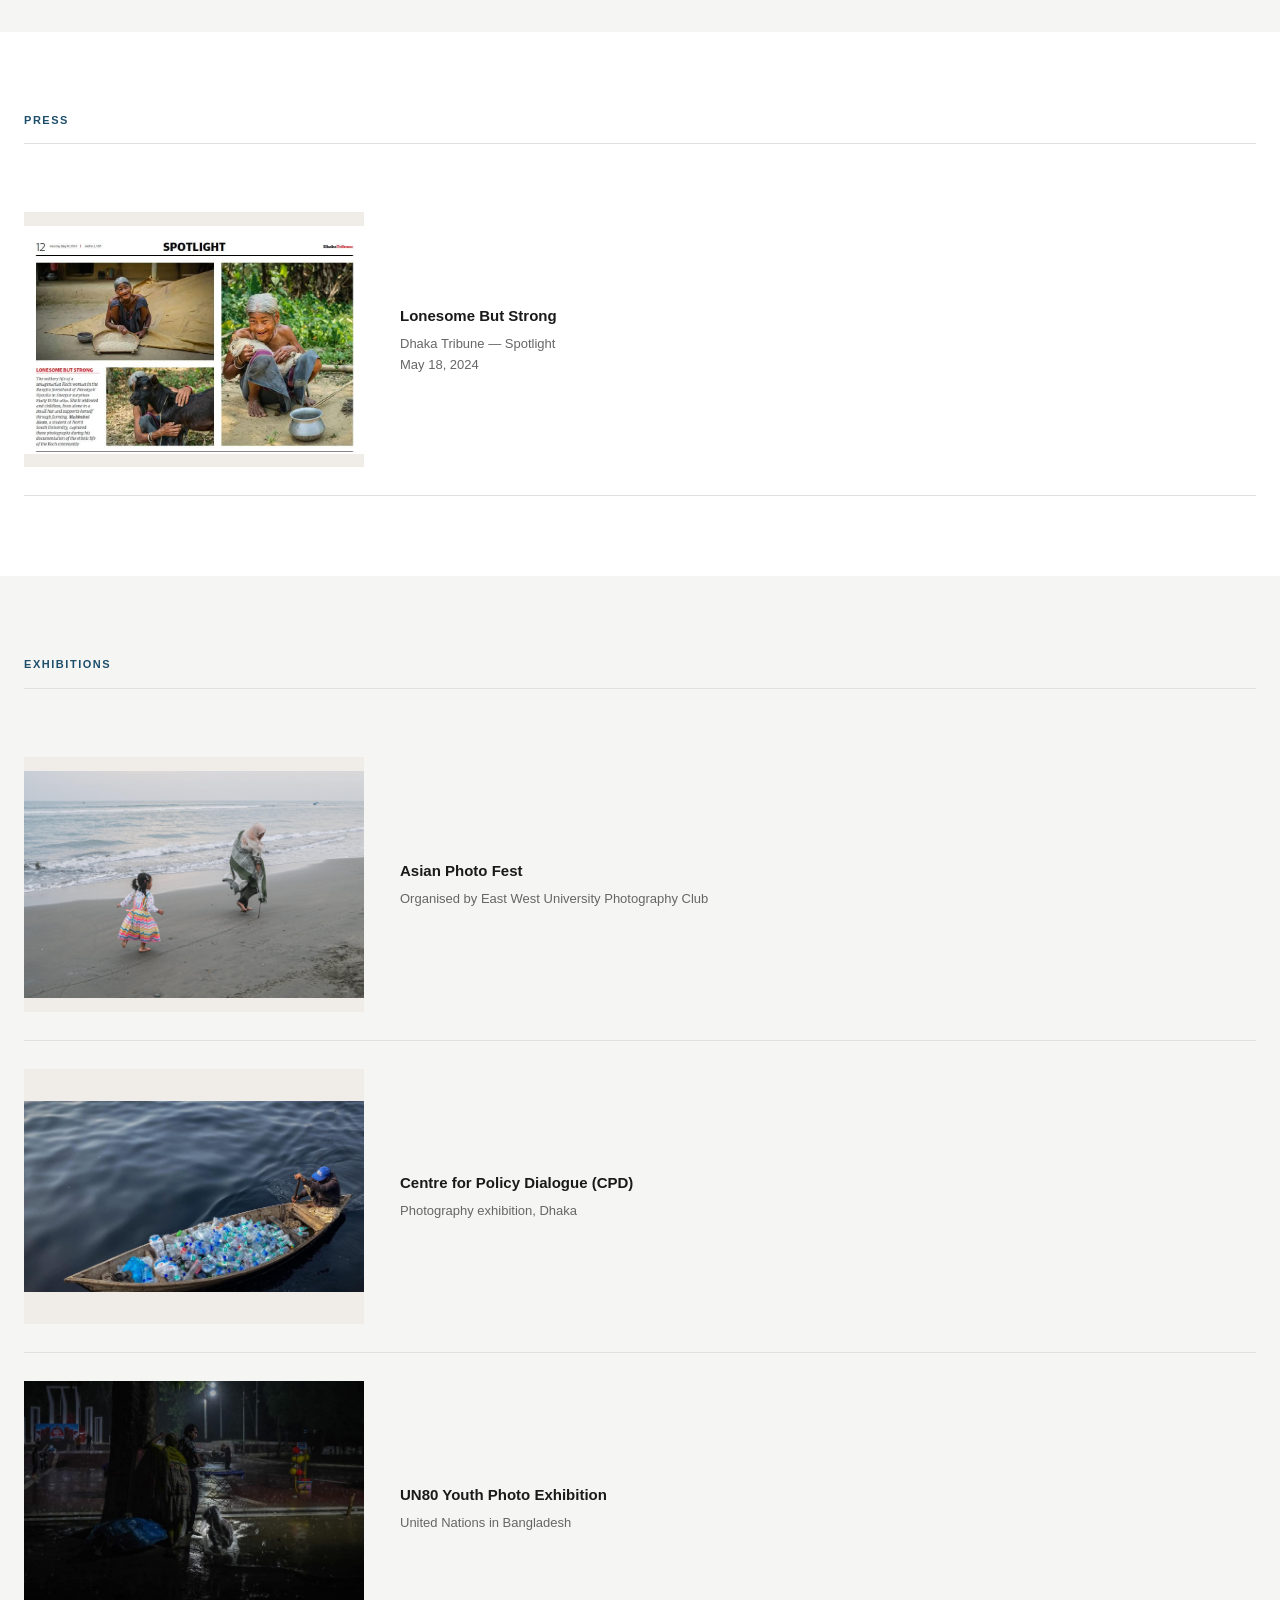
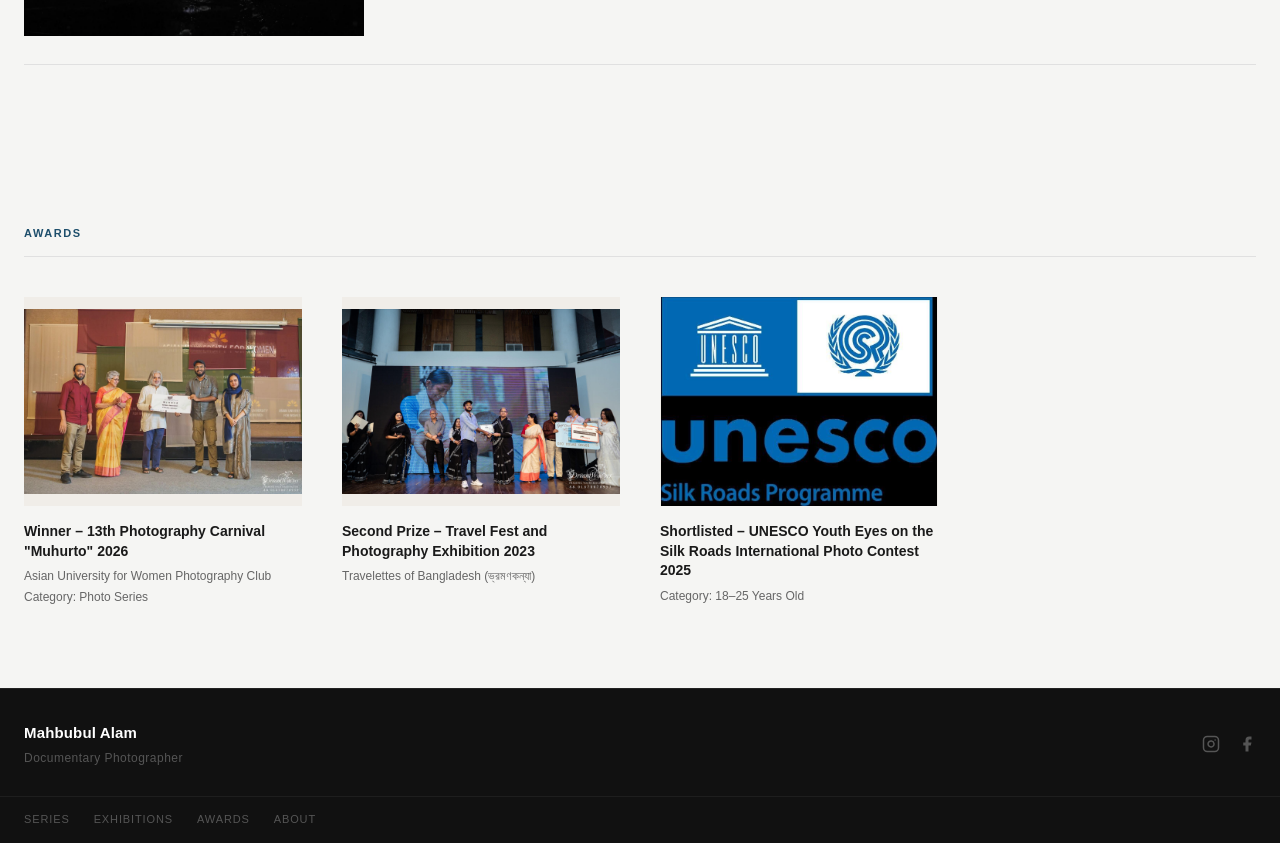
==== commit 813f3d86: "Remove X/Twitter icon, link real Instagram and Facebook profiles Footer social icons now link to act" ====
--- a/index.html
+++ b/index.html
@@ -208,13 +208,10 @@
         <span class="footer-tagline">Documentary Photographer</span>
       </div>
       <div class="footer-social">
-        <a href="#" aria-label="Instagram">
+        <a href="https://www.instagram.com/_through_my__eyes" target="_blank" rel="noopener" aria-label="Instagram">
           <svg width="18" height="18" viewBox="0 0 24 24" fill="none" stroke="currentColor" stroke-width="2" stroke-linecap="round" stroke-linejoin="round"><rect x="2" y="2" width="20" height="20" rx="5" ry="5"/><path d="M16 11.37A4 4 0 1 1 12.63 8 4 4 0 0 1 16 11.37z"/><line x1="17.5" y1="6.5" x2="17.51" y2="6.5"/></svg>
         </a>
-        <a href="#" aria-label="Twitter/X">
-          <svg width="18" height="18" viewBox="0 0 24 24" fill="currentColor"><path d="M18.244 2.25h3.308l-7.227 8.26 8.502 11.24H16.17l-5.214-6.817L4.99 21.75H1.68l7.73-8.835L1.254 2.25H8.08l4.713 6.231zm-1.161 17.52h1.833L7.084 4.126H5.117z"/></svg>
-        </a>
-        <a href="#" aria-label="Facebook">
+        <a href="https://www.facebook.com/mahbubulalamnayeem" target="_blank" rel="noopener" aria-label="Facebook">
           <svg width="18" height="18" viewBox="0 0 24 24" fill="currentColor"><path d="M18 2h-3a5 5 0 0 0-5 5v3H7v4h3v8h4v-8h3l1-4h-4V7a1 1 0 0 1 1-1h3z"/></svg>
         </a>
       </div>
--- a/style.css
+++ b/style.css
@@ -8,8 +8,8 @@
 }
 
 :root {
-  --color-brand: #2e7d32;
-  --color-brand-light: #43a047;
+  --color-brand: #1d4e6b;
+  --color-brand-light: #2e6e8e;
   --color-text: #1a1a1a;
   --color-text-muted: #666;
   --color-border: #e0e0e0;
@@ -537,10 +537,6 @@
   align-items: start;
 }
 
-.list-item:first-child {
-  border-top: 1px solid var(--color-border);
-}
-
 .list-date {
   font-size: 12px;
   font-weight: 600;
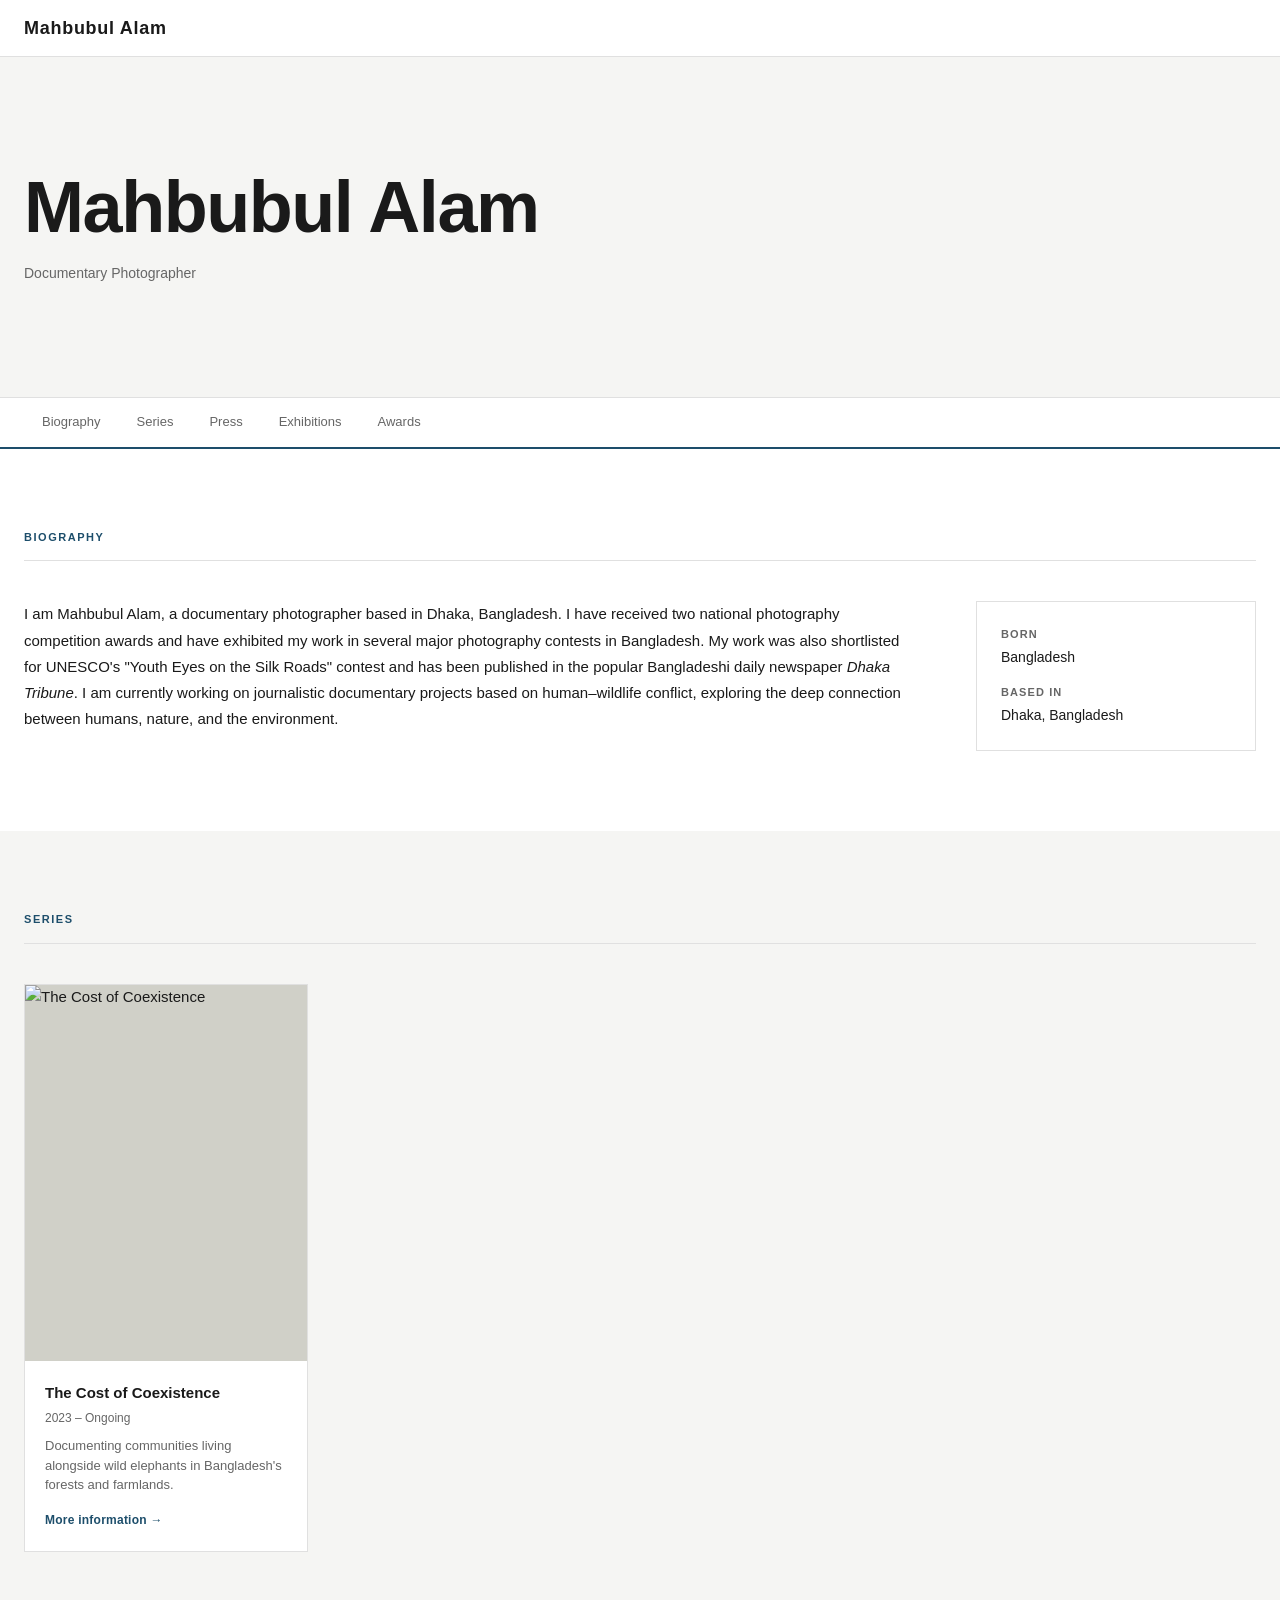
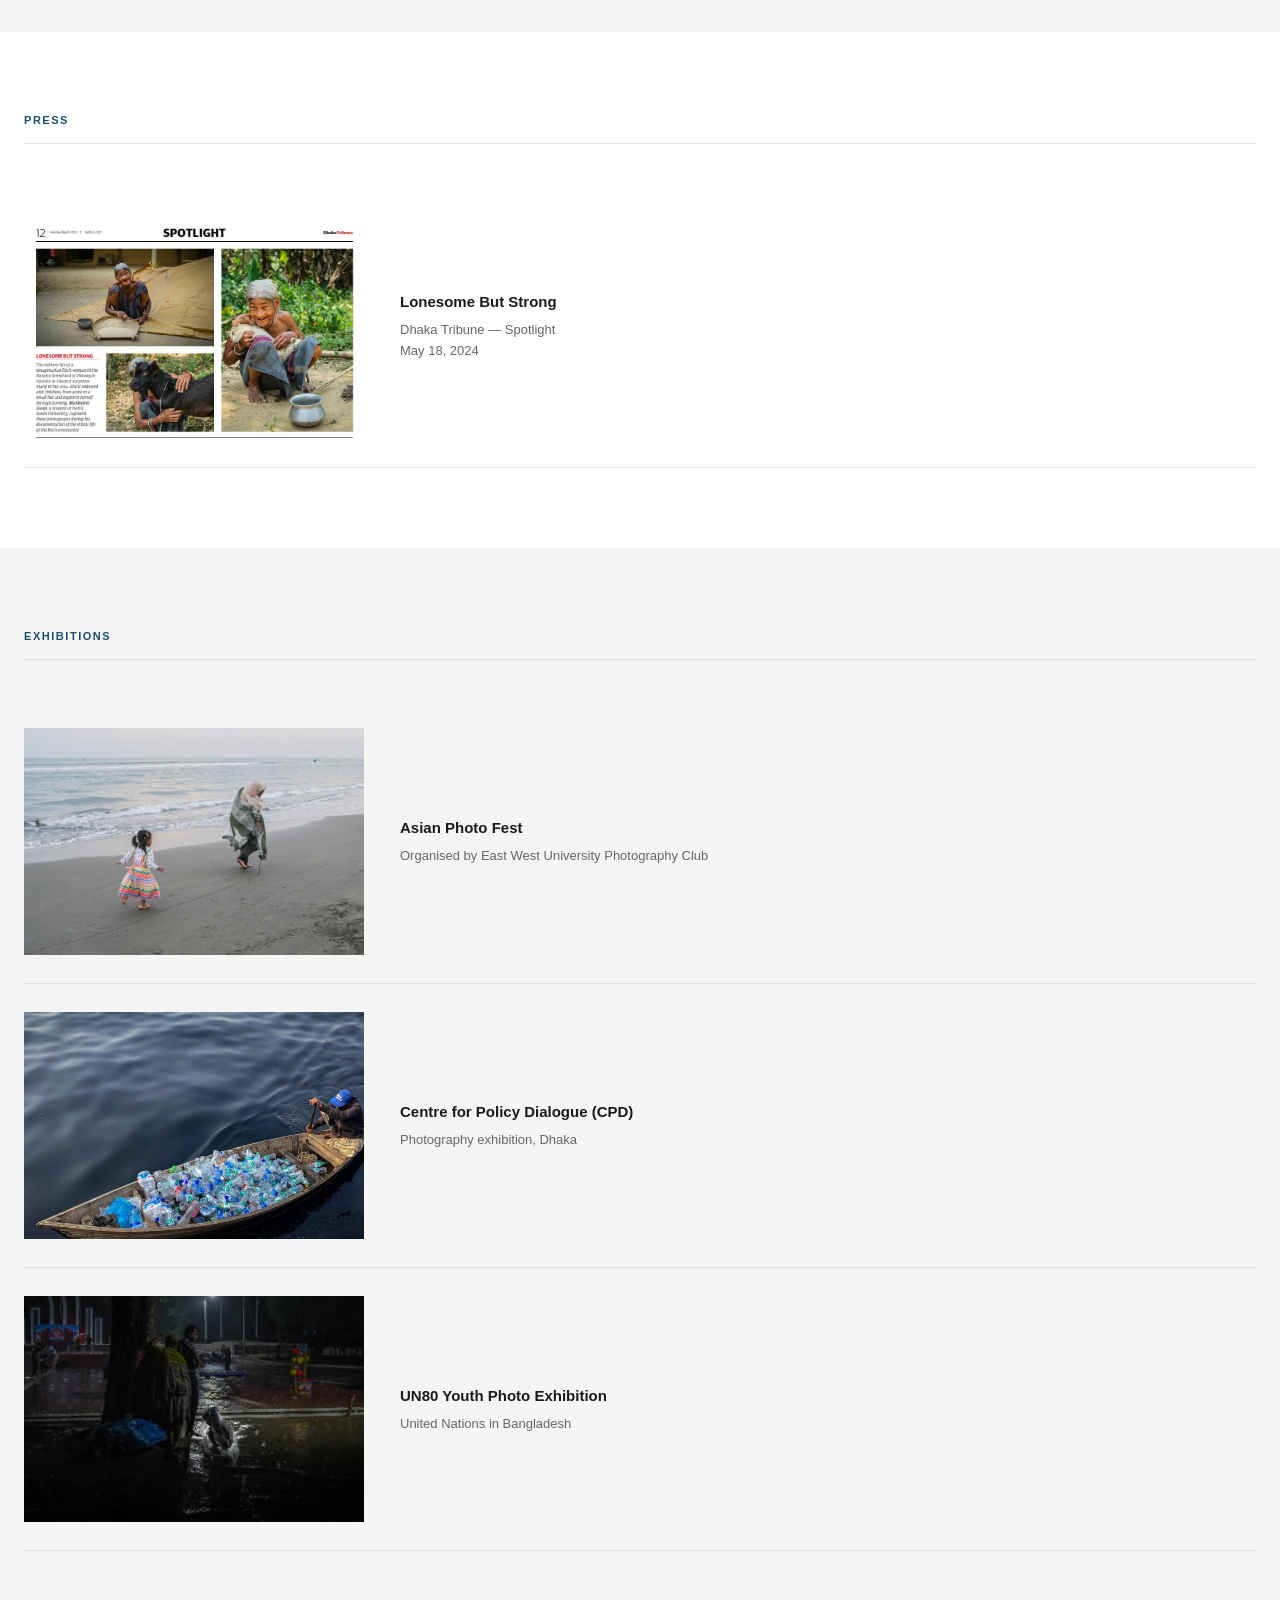
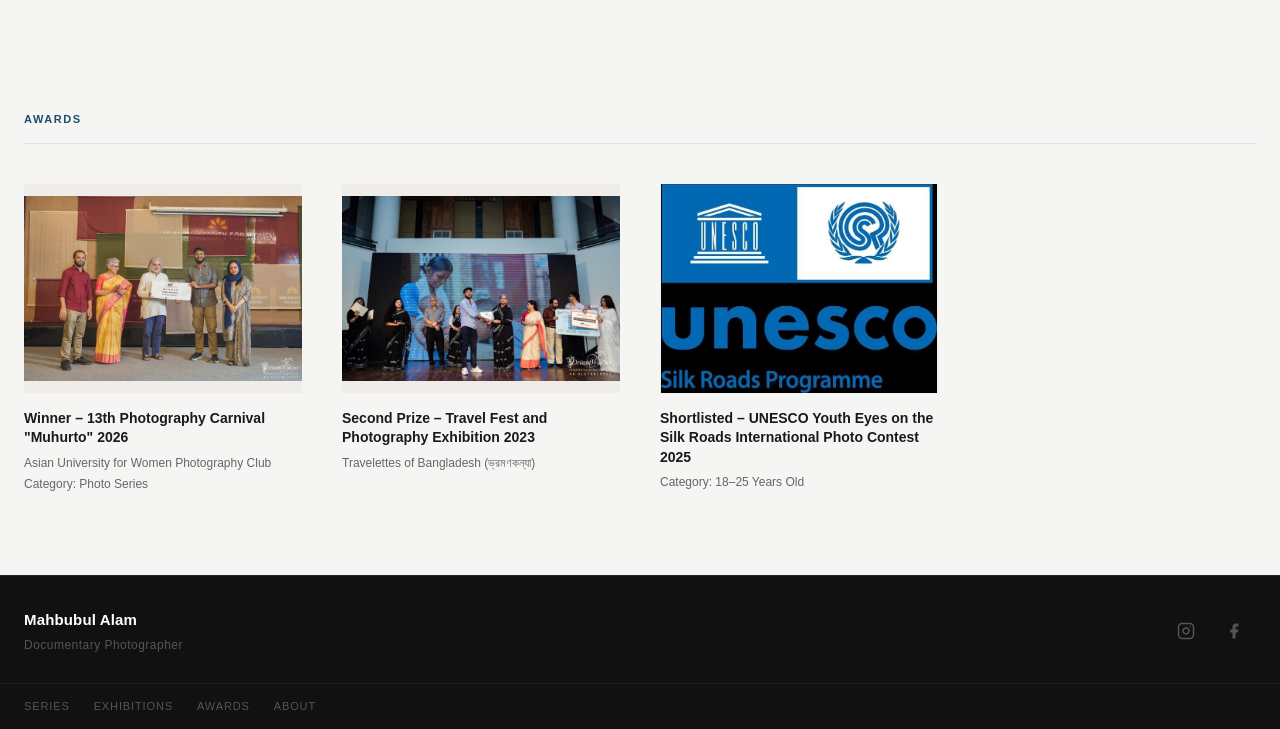
==== commit 48fd6461: "Fix CPD exhibition image crop — widen container to 3:2 ratio The 4:3 container was cropping 25% of t" ====
--- a/index.html
+++ b/index.html
@@ -137,7 +137,7 @@
           </li>
           <li class="list-item list-item--with-img">
             <div class="list-img">
-              <img src="assets/exhibitions/CPD.jpg" alt="Centre for Policy Dialogue" />
+              <img src="assets/exhibitions/CPD.jpg" alt="Centre for Policy Dialogue" style="object-position: 55% center;" />
             </div>
             <div class="list-content">
               <h3>Centre for Policy Dialogue (CPD)</h3>
--- a/style.css
+++ b/style.css
@@ -552,7 +552,7 @@
 }
 
 .list-img {
-  aspect-ratio: 4/3;
+  aspect-ratio: 3/2;
   overflow: hidden;
   background: #f0ede8;
   flex-shrink: 0;
@@ -561,7 +561,8 @@
 .list-img img {
   width: 100%;
   height: 100%;
-  object-fit: contain;
+  object-fit: cover;
+  object-position: center;
   transition: transform 0.4s ease;
 }
 
@@ -748,13 +749,16 @@
 
 .footer-social {
   display: flex;
-  gap: 18px;
+  gap: 4px;
   align-items: center;
 }
 
 .footer-social a {
   color: #555;
   display: flex;
+  align-items: center;
+  justify-content: center;
+  padding: 13px;
   transition: color 0.15s;
 }
 
@@ -851,7 +855,6 @@
     font-size: 16px;
   }
 
-  /* Hero — image on top, text below */
   .hero-text {
     padding: 32px 16px;
   }
@@ -907,7 +910,7 @@
   }
 
   .list-img {
-    aspect-ratio: 16/9;
+    aspect-ratio: 3/2;
   }
 
   .list-date {
